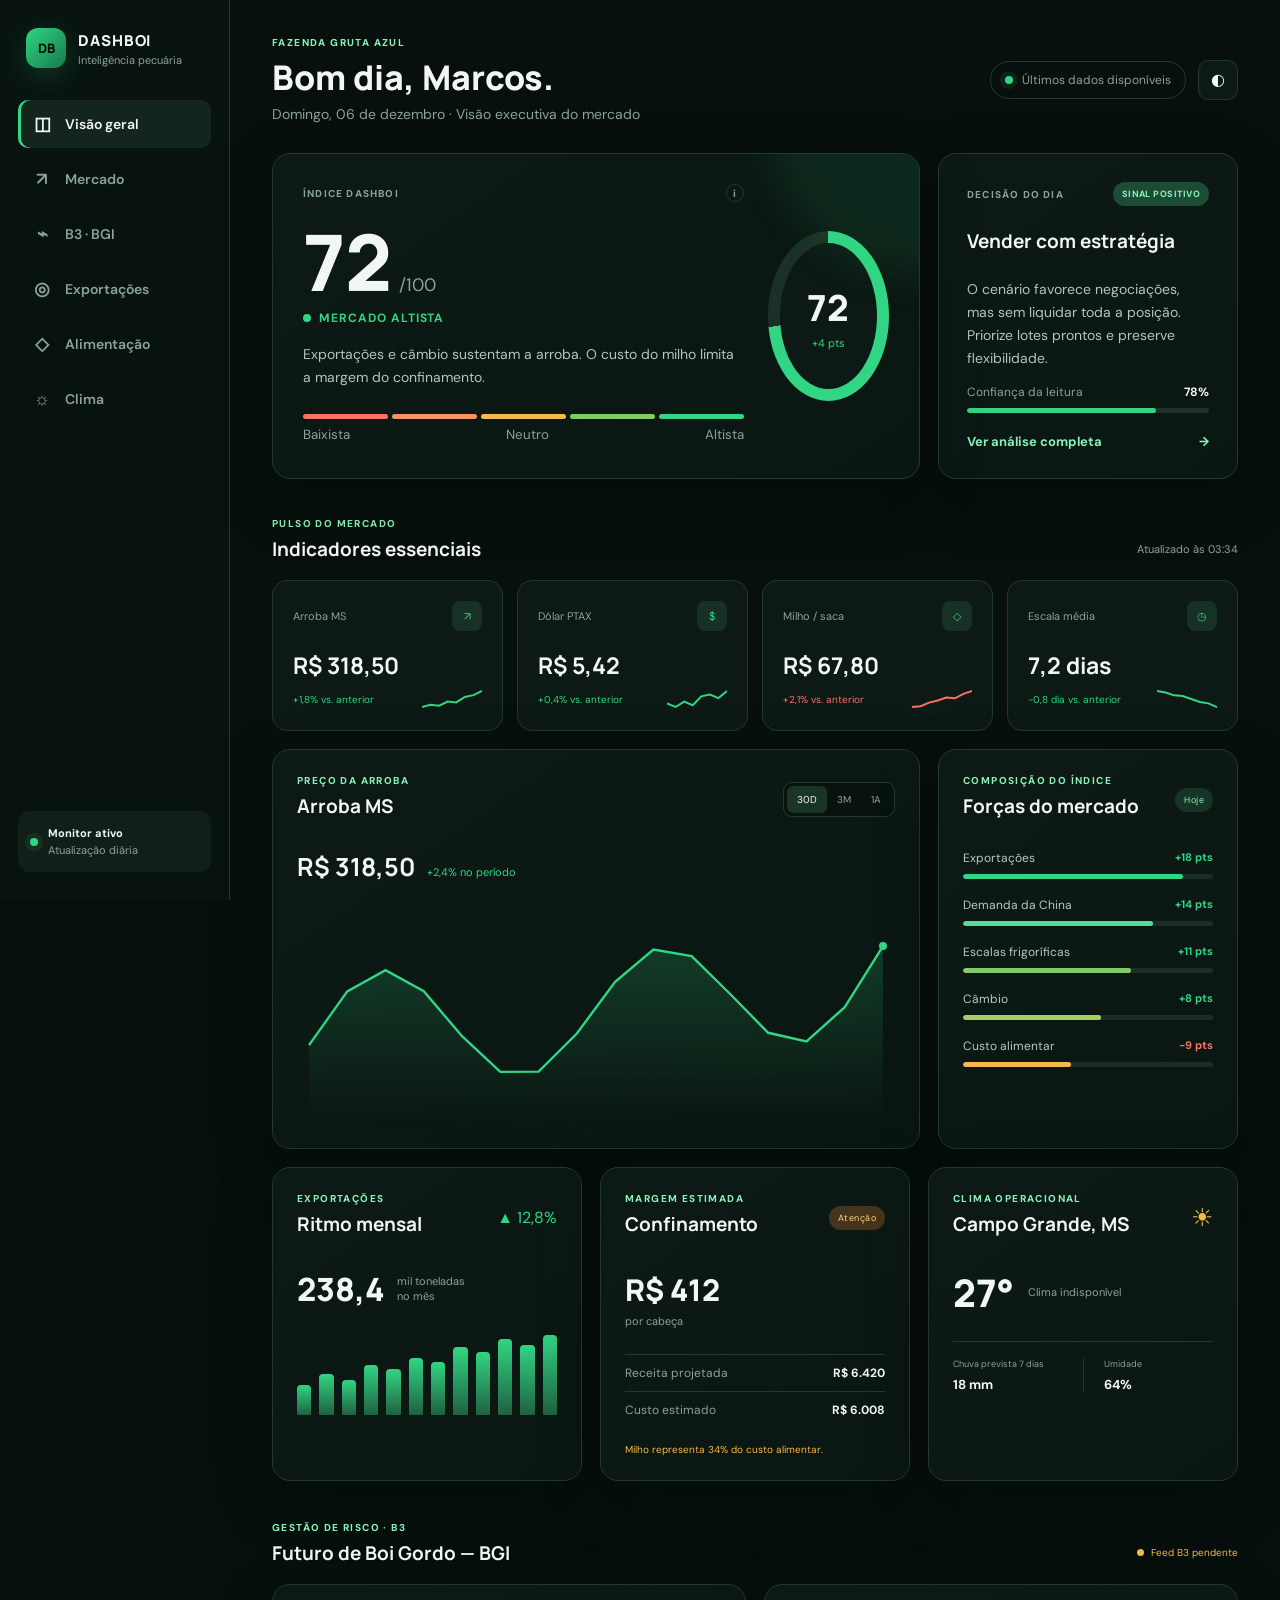
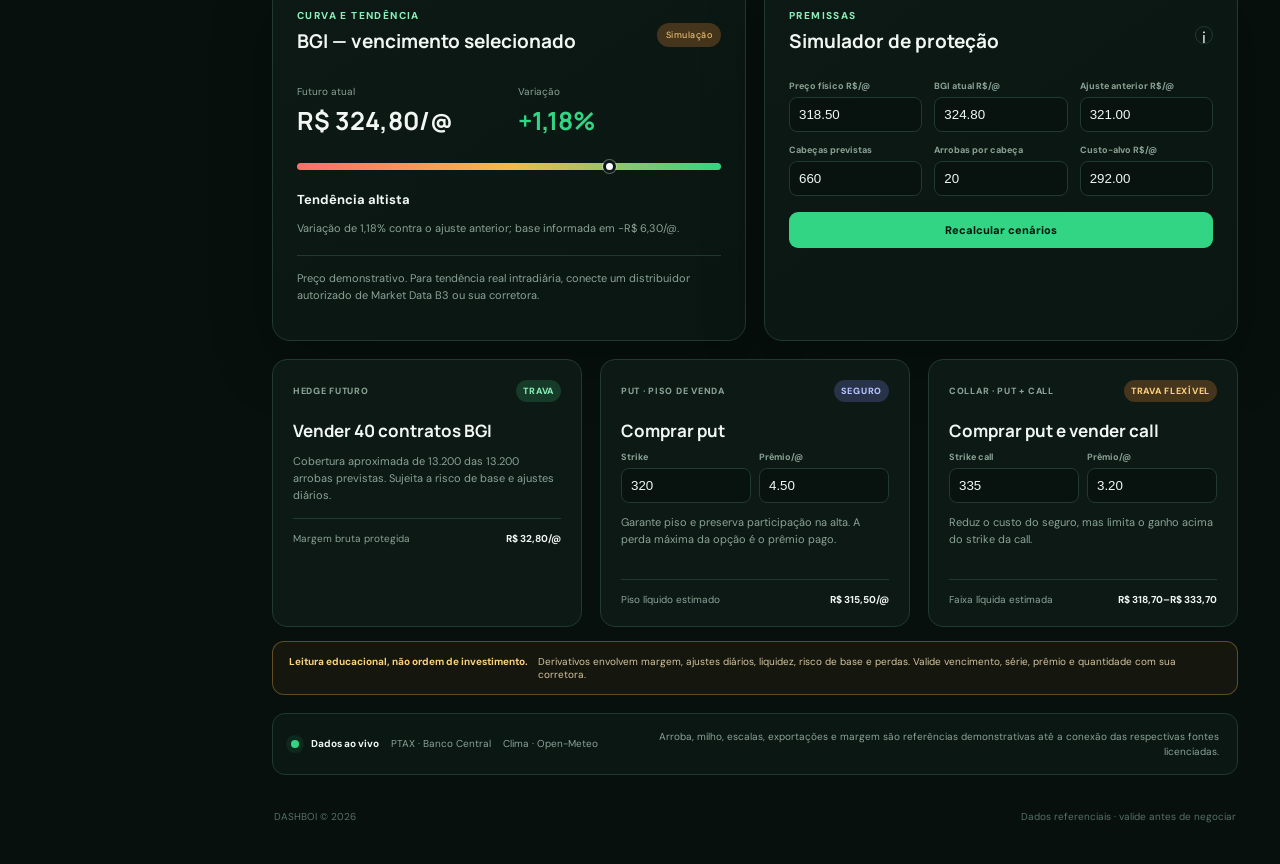
==== index.html @ 63544dfc "Add BGI hedge and options simulator" ====
<!doctype html>
<html lang="pt-BR">
<head>
  <meta charset="utf-8">
  <meta name="viewport" content="width=device-width, initial-scale=1">
  <meta name="theme-color" content="#07140f">
  <meta name="description" content="DASHBOI — inteligência de mercado para pecuária de corte.">
  <title>DASHBOI | Inteligência Pecuária</title>
  <link rel="manifest" href="/manifest.json">
  <link rel="preconnect" href="https://fonts.googleapis.com">
  <link rel="preconnect" href="https://fonts.gstatic.com" crossorigin>
  <link href="https://fonts.googleapis.com/css2?family=DM+Sans:wght@400;500;600;700&family=Manrope:wght@600;700;800&display=swap" rel="stylesheet">
  <link rel="stylesheet" href="/styles.css">
</head>
<body>
  <div class="app-shell">
    <aside class="sidebar" id="sidebar">
      <a class="brand" href="#inicio" aria-label="DASHBOI — início">
        <span class="brand-mark">DB</span>
        <span><strong>DASHBOI</strong><small>Inteligência pecuária</small></span>
      </a>
      <nav aria-label="Navegação principal">
        <a class="nav-link active" href="#inicio"><span>◫</span>Visão geral</a>
        <a class="nav-link" href="#mercado"><span>↗</span>Mercado</a>
        <a class="nav-link" href="#bgi"><span>⌁</span>B3 · BGI</a>
        <a class="nav-link" href="#exportacoes"><span>◎</span>Exportações</a>
        <a class="nav-link" href="#custos"><span>◇</span>Alimentação</a>
        <a class="nav-link" href="#clima"><span>☼</span>Clima</a>
      </nav>
      <div class="sidebar-foot">
        <span class="live-dot"></span>
        <div><strong>Monitor ativo</strong><small>Atualização diária</small></div>
      </div>
    </aside>

    <main class="main" id="inicio">
      <header class="topbar">
        <button class="menu-btn" id="menu-btn" aria-label="Abrir menu">☰</button>
        <div>
          <p class="eyebrow">FAZENDA GRUTA AZUL</p>
          <h1>Bom dia, Marcos.</h1>
          <p class="muted" id="today">Visão executiva do mercado</p>
        </div>
        <div class="top-actions">
          <span class="sync-pill"><span class="live-dot"></span><span id="sync-label">Dados sincronizados</span></span>
          <button class="install-btn" id="install-btn" hidden>Instalar app</button>
          <button class="icon-btn" id="theme-btn" aria-label="Alternar tema">◐</button>
        </div>
      </header>

      <section class="hero-grid">
        <article class="index-card">
          <div class="index-copy">
            <div class="section-label"><span>ÍNDICE DASHBOI</span><span class="info">i</span></div>
            <div class="index-value-row"><strong id="index-value">72</strong><span>/100</span></div>
            <div class="trend-label"><span class="trend-dot"></span><strong id="index-label">MERCADO ALTISTA</strong></div>
            <p id="index-summary">Exportações e câmbio sustentam a arroba. O custo do milho limita a margem do confinamento.</p>
            <div class="index-scale"><span></span><span></span><span></span><span></span><span></span></div>
            <div class="scale-labels"><small>Baixista</small><small>Neutro</small><small>Altista</small></div>
          </div>
          <div class="gauge" id="gauge"><div><strong>72</strong><small>+4 pts</small></div></div>
        </article>

        <article class="decision-card">
          <div class="section-label"><span>DECISÃO DO DIA</span><span class="signal">SINAL POSITIVO</span></div>
          <h2>Vender com estratégia</h2>
          <p>O cenário favorece negociações, mas sem liquidar toda a posição. Priorize lotes prontos e preserve flexibilidade.</p>
          <div class="confidence"><span>Confiança da leitura</span><strong>78%</strong></div>
          <div class="confidence-bar"><span style="width:78%"></span></div>
          <button class="text-btn" id="analysis-btn">Ver análise completa <span>→</span></button>
        </article>
      </section>

      <section class="kpi-section" id="mercado">
        <div class="section-head"><div><p class="eyebrow">PULSO DO MERCADO</p><h2>Indicadores essenciais</h2></div><span class="updated" id="updated-at">Atualizado agora</span></div>
        <div class="kpi-grid" id="kpi-grid"></div>
      </section>

      <section class="content-grid">
        <article class="panel chart-panel">
          <div class="panel-head"><div><p class="eyebrow">PREÇO DA ARROBA</p><h2>Arroba MS</h2></div><div class="range-tabs"><button class="active" data-range="30">30D</button><button data-range="90">3M</button><button data-range="365">1A</button></div></div>
          <div class="chart-summary"><strong>R$ 318,50</strong><span class="positive">+2,4% no período</span></div>
          <div class="chart-wrap"><canvas id="price-chart" aria-label="Histórico da arroba MS"></canvas></div>
        </article>

        <article class="panel drivers-panel">
          <div class="panel-head"><div><p class="eyebrow">COMPOSIÇÃO DO ÍNDICE</p><h2>Forças do mercado</h2></div><span class="badge">Hoje</span></div>
          <div id="drivers"></div>
        </article>
      </section>

      <section class="lower-grid">
        <article class="panel" id="exportacoes">
          <div class="panel-head"><div><p class="eyebrow">EXPORTAÇÕES</p><h2>Ritmo mensal</h2></div><span class="positive">▲ 12,8%</span></div>
          <div class="export-total"><strong>238,4</strong><span>mil toneladas<br>no mês</span></div>
          <div class="mini-bars" id="export-bars"></div>
        </article>
        <article class="panel" id="custos">
          <div class="panel-head"><div><p class="eyebrow">MARGEM ESTIMADA</p><h2>Confinamento</h2></div><span class="badge amber">Atenção</span></div>
          <div class="margin-value"><strong>R$ 412</strong><span>por cabeça</span></div>
          <div class="cost-row"><span>Receita projetada</span><strong>R$ 6.420</strong></div>
          <div class="cost-row"><span>Custo estimado</span><strong>R$ 6.008</strong></div>
          <p class="panel-note">Milho representa 34% do custo alimentar.</p>
        </article>
        <article class="panel weather" id="clima">
          <div class="panel-head"><div><p class="eyebrow">CLIMA OPERACIONAL</p><h2>Campo Grande, MS</h2></div><span class="weather-icon">☀</span></div>
          <div class="temp"><strong id="weather-temp">27°</strong><span id="weather-label">Carregando clima...</span></div>
          <div class="weather-stats"><span><small>Chuva prevista 7 dias</small><strong id="weather-rain">18 mm</strong></span><span><small>Umidade</small><strong id="weather-humidity">64%</strong></span></div>
        </article>
      </section>

      <section class="bgi-section" id="bgi">
        <div class="section-head"><div><p class="eyebrow">GESTÃO DE RISCO · B3</p><h2>Futuro de Boi Gordo — BGI</h2></div><span class="feed-status"><span class="feed-dot"></span>Feed B3 pendente</span></div>
        <div class="bgi-grid">
          <article class="panel bgi-market">
            <div class="panel-head"><div><p class="eyebrow">CURVA E TENDÊNCIA</p><h2 id="bgi-contract">BGI — vencimento selecionado</h2></div><span class="badge amber">Simulação</span></div>
            <div class="bgi-quote"><div><small>Futuro atual</small><strong id="bgi-current-label">R$ 324,80</strong></div><div><small>Variação</small><strong id="bgi-change" class="positive">+1,18%</strong></div></div>
            <div class="trend-meter"><span id="bgi-meter"></span></div>
            <div class="trend-copy"><strong id="bgi-trend">Tendência altista moderada</strong><p id="bgi-trend-text">O futuro está acima do ajuste anterior e do preço físico informado.</p></div>
            <p class="source-warning">Preço demonstrativo. Para tendência real intradiária, conecte um distribuidor autorizado de Market Data B3 ou sua corretora.</p>
          </article>
          <article class="panel hedge-form">
            <div class="panel-head"><div><p class="eyebrow">PREMISSAS</p><h2>Simulador de proteção</h2></div><span class="info">i</span></div>
            <div class="input-grid">
              <label>Preço físico R$/@<input id="spot-input" type="number" step="0.01" value="318.50"></label>
              <label>BGI atual R$/@<input id="future-input" type="number" step="0.01" value="324.80"></label>
              <label>Ajuste anterior R$/@<input id="previous-input" type="number" step="0.01" value="321.00"></label>
              <label>Cabeças previstas<input id="heads-input" type="number" step="1" value="660"></label>
              <label>Arrobas por cabeça<input id="arrobas-input" type="number" step="0.1" value="20"></label>
              <label>Custo-alvo R$/@<input id="cost-input" type="number" step="0.01" value="292.00"></label>
            </div>
            <button class="calc-btn" id="bgi-calc">Recalcular cenários</button>
          </article>
        </div>
        <div class="strategy-grid">
          <article class="strategy-card"><div class="strategy-top"><span>HEDGE FUTURO</span><span class="strategy-tag green">TRAVA</span></div><h3 id="hedge-title">Vender 40 contratos BGI</h3><p id="hedge-copy">Protege 13.200 arrobas ao preço futuro informado, sujeito ao risco de base e ajustes diários.</p><div class="strategy-result"><span>Margem bruta protegida</span><strong id="hedge-margin">R$ 32,80/@</strong></div></article>
          <article class="strategy-card"><div class="strategy-top"><span>PUT · PISO DE VENDA</span><span class="strategy-tag">SEGURO</span></div><h3>Comprar put</h3><div class="option-fields"><label>Strike<input id="put-strike" type="number" value="320" step="0.01"></label><label>Prêmio/@<input id="put-premium" type="number" value="4.50" step="0.01"></label></div><p>Garante piso e preserva participação na alta. A perda máxima da opção é o prêmio pago.</p><div class="strategy-result"><span>Piso líquido estimado</span><strong id="put-floor">R$ 315,50/@</strong></div></article>
          <article class="strategy-card"><div class="strategy-top"><span>COLLAR · PUT + CALL</span><span class="strategy-tag amber">TRAVA FLEXÍVEL</span></div><h3>Comprar put e vender call</h3><div class="option-fields"><label>Strike call<input id="call-strike" type="number" value="335" step="0.01"></label><label>Prêmio/@<input id="call-premium" type="number" value="3.20" step="0.01"></label></div><p>Reduz o custo do seguro, mas limita o ganho acima do strike da call.</p><div class="strategy-result"><span>Faixa líquida estimada</span><strong id="collar-range">R$ 318,70–338,20</strong></div></article>
        </div>
        <div class="risk-box"><strong>Leitura educacional, não ordem de investimento.</strong><span>Derivativos envolvem margem, ajustes diários, liquidez, risco de base e perdas. Valide vencimento, série, prêmio e quantidade com sua corretora.</span></div>
      </section>

      <section class="data-note" aria-label="Informações sobre os dados">
        <div><span class="live-dot"></span><strong>Dados ao vivo</strong><span>PTAX · Banco Central</span><span>Clima · Open-Meteo</span></div>
        <p>Arroba, milho, escalas, exportações e margem são referências demonstrativas até a conexão das respectivas fontes licenciadas.</p>
      </section>

      <footer><span>DASHBOI © 2026</span><span>Dados referenciais · valide antes de negociar</span></footer>
    </main>
  </div>

  <dialog id="analysis-dialog">
    <button class="dialog-close" id="dialog-close" aria-label="Fechar">×</button>
    <p class="eyebrow">ANÁLISE EXECUTIVA</p>
    <h2>Por que o mercado está altista?</h2>
    <p>O avanço das exportações, a demanda chinesa e o dólar acima de R$ 5 ampliam a sustentação da arroba. Escalas mais curtas reduzem a pressão compradora dos frigoríficos.</p>
    <p>O principal contraponto é o custo alimentar: milho e farelo de soja ainda comprimem a margem. A leitura favorece venda seletiva de animais terminados.</p>
  </dialog>
  <script src="/app.js"></script>
</body>
</html>
---- styles.css ----
:root{--bg:#07100d;--surface:#0c1914;--surface-2:#10221a;--line:#203a2e;--text:#f2f7f4;--muted:#8ba397;--green:#32d583;--green-2:#8af0b9;--amber:#f6b84b;--red:#f97066;--sidebar:230px;--shadow:0 20px 60px rgba(0,0,0,.25)}
*{box-sizing:border-box}html{scroll-behavior:smooth}body{margin:0;background:var(--bg);color:var(--text);font-family:"DM Sans",sans-serif}button,a{font:inherit}.app-shell{min-height:100vh}.sidebar{position:fixed;inset:0 auto 0 0;width:var(--sidebar);background:#08130f;border-right:1px solid var(--line);padding:28px 18px;display:flex;flex-direction:column;z-index:10}.brand{display:flex;gap:12px;align-items:center;text-decoration:none;color:var(--text);padding:0 8px 32px}.brand-mark{width:40px;height:40px;border-radius:12px;display:grid;place-items:center;background:linear-gradient(135deg,var(--green),#167a4c);color:#04120b;font:800 13px Manrope;box-shadow:0 8px 30px #32d58333}.brand strong,.brand small{display:block}.brand strong{font:800 15px Manrope;letter-spacing:.06em}.brand small{font-size:11px;color:var(--muted);margin-top:2px}.sidebar nav{display:grid;gap:7px}.nav-link{display:flex;align-items:center;gap:13px;padding:12px 14px;border-radius:10px;color:var(--muted);text-decoration:none;font-size:14px;font-weight:600}.nav-link span{font-size:18px;width:20px;text-align:center}.nav-link:hover,.nav-link.active{background:#14251d;color:var(--text)}.nav-link.active{box-shadow:inset 3px 0 var(--green)}.sidebar-foot{margin-top:auto;padding:15px 12px;border-radius:12px;background:#102018;display:flex;gap:10px;align-items:center}.sidebar-foot strong,.sidebar-foot small{display:block;font-size:11px}.sidebar-foot small{color:var(--muted);margin-top:3px}.live-dot{width:8px;height:8px;border-radius:50%;background:var(--green);box-shadow:0 0 0 5px #32d58318;display:inline-block}.main{margin-left:var(--sidebar);padding:36px 42px;max-width:1600px}.topbar{display:flex;align-items:center;justify-content:space-between;margin-bottom:30px}.topbar h1{font:800 clamp(24px,3vw,34px) Manrope;margin:5px 0}.eyebrow{margin:0;color:var(--green-2);font-size:10px;font-weight:800;letter-spacing:.14em}.muted{margin:0;color:var(--muted);font-size:14px}.top-actions{display:flex;align-items:center;gap:12px}.sync-pill{display:flex;align-items:center;gap:9px;padding:10px 14px;border:1px solid var(--line);border-radius:30px;color:var(--muted);font-size:12px}.icon-btn,.menu-btn{border:1px solid var(--line);background:var(--surface);color:var(--text);border-radius:10px;width:40px;height:40px;cursor:pointer}.menu-btn{display:none}.hero-grid{display:grid;grid-template-columns:minmax(0,1.55fr) minmax(300px,.7fr);gap:18px}.index-card,.decision-card,.panel{border:1px solid var(--line);background:linear-gradient(145deg,var(--surface),#0a1611);border-radius:18px;box-shadow:var(--shadow)}.index-card{padding:30px;display:flex;justify-content:space-between;gap:24px;min-height:310px;position:relative;overflow:hidden}.index-card:after{content:"";position:absolute;width:300px;height:300px;border-radius:50%;right:-150px;top:-180px;background:#32d58318;filter:blur(20px)}.section-label{display:flex;align-items:center;justify-content:space-between;color:var(--muted);font-size:10px;font-weight:800;letter-spacing:.12em}.info{display:inline-grid;place-items:center;border:1px solid var(--line);width:18px;height:18px;border-radius:50%;text-transform:none}.index-copy{max-width:510px;position:relative;z-index:1}.index-value-row{display:flex;align-items:baseline;gap:7px;margin-top:20px}.index-value-row strong{font:800 clamp(54px,7vw,78px) Manrope;line-height:1}.index-value-row span{color:var(--muted);font-size:18px}.trend-label{display:flex;align-items:center;gap:8px;margin:10px 0 17px;color:var(--green)}.trend-dot{width:8px;height:8px;border-radius:50%;background:var(--green)}.trend-label strong{font-size:12px;letter-spacing:.08em}.index-copy p,.decision-card p{color:#b3c5bc;line-height:1.65;font-size:14px}.index-scale{display:flex;gap:4px;margin-top:25px}.index-scale span{height:5px;flex:1;border-radius:5px}.index-scale span:nth-child(1){background:var(--red)}.index-scale span:nth-child(2){background:#f79062}.index-scale span:nth-child(3){background:var(--amber)}.index-scale span:nth-child(4){background:#82c96a}.index-scale span:nth-child(5){background:var(--green)}.scale-labels{display:flex;justify-content:space-between;color:var(--muted);margin-top:7px}.gauge{--score:72;align-self:center;width:170px;height:170px;border-radius:50%;display:grid;place-items:center;background:conic-gradient(var(--green) calc(var(--score)*1%),#1b3026 0);position:relative}.gauge:before{content:"";position:absolute;inset:12px;border-radius:50%;background:var(--surface)}.gauge div{position:relative;text-align:center}.gauge strong,.gauge small{display:block}.gauge strong{font:800 36px Manrope}.gauge small{color:var(--green);font-size:11px;margin-top:4px}.decision-card{padding:28px;display:flex;flex-direction:column}.signal,.badge{padding:6px 9px;border-radius:20px;background:#1d4c36;color:var(--green-2);font-size:9px;letter-spacing:.05em}.decision-card h2,.panel h2,.section-head h2{font:700 19px Manrope;margin:22px 0 10px}.confidence{display:flex;justify-content:space-between;color:var(--muted);font-size:12px;margin-top:auto}.confidence strong{color:var(--text)}.confidence-bar{height:5px;background:#1d3329;border-radius:5px;margin-top:8px;overflow:hidden}.confidence-bar span{display:block;height:100%;background:var(--green);border-radius:5px}.text-btn{border:0;background:transparent;color:var(--green-2);text-align:left;padding:20px 0 0;cursor:pointer;font-weight:700;font-size:13px}.text-btn span{float:right}.kpi-section{padding-top:38px}.section-head,.panel-head{display:flex;align-items:center;justify-content:space-between}.section-head h2{margin:6px 0 18px}.updated{color:var(--muted);font-size:11px}.kpi-grid{display:grid;grid-template-columns:repeat(4,1fr);gap:14px}.kpi{padding:20px;background:var(--surface);border:1px solid var(--line);border-radius:15px}.kpi-top{display:flex;align-items:center;justify-content:space-between;color:var(--muted);font-size:11px}.kpi-icon{width:30px;height:30px;border-radius:8px;background:#183126;display:grid;place-items:center;color:var(--green)}.kpi-value{font:700 23px Manrope;margin:18px 0 7px}.kpi-bottom{display:flex;align-items:center;justify-content:space-between;font-size:10px;color:var(--muted)}.positive{color:var(--green)!important}.negative{color:var(--red)!important}.neutral{color:var(--amber)!important}.sparkline{width:60px;height:22px}.content-grid{display:grid;grid-template-columns:minmax(0,1.65fr) minmax(300px,.7fr);gap:18px;margin-top:18px}.panel{padding:24px}.panel-head h2{margin:6px 0}.range-tabs{display:flex;padding:3px;background:#08130f;border:1px solid var(--line);border-radius:9px}.range-tabs button{border:0;background:transparent;color:var(--muted);font-size:10px;padding:7px 10px;border-radius:6px;cursor:pointer}.range-tabs button.active{background:#1b3428;color:var(--text)}.chart-summary{display:flex;align-items:baseline;gap:12px;margin-top:24px}.chart-summary strong{font:700 25px Manrope}.chart-summary span{font-size:11px}.chart-wrap{height:230px;margin-top:10px;position:relative}.drivers-panel #drivers{margin-top:25px;display:grid;gap:18px}.driver-head{display:flex;justify-content:space-between;font-size:12px}.driver-head span:first-child{color:#b8c9c0}.driver-head strong{font-size:11px}.driver-bar{height:5px;background:#1a2e25;border-radius:5px;margin-top:8px;overflow:hidden}.driver-bar span{display:block;height:100%;border-radius:5px}.lower-grid{display:grid;grid-template-columns:repeat(3,1fr);gap:18px;margin-top:18px}.badge{background:#173526}.badge.amber{background:#45351c;color:#ffd17d}.export-total{display:flex;align-items:center;gap:12px;margin:24px 0}.export-total strong{font:800 32px Manrope}.export-total span{font-size:11px;color:var(--muted);line-height:1.4}.mini-bars{height:80px;display:flex;gap:8px;align-items:flex-end}.mini-bars span{flex:1;background:linear-gradient(var(--green),#1f6141);border-radius:4px 4px 1px 1px}.margin-value{margin:26px 0}.margin-value strong,.margin-value span{display:block}.margin-value strong{font:800 30px Manrope}.margin-value span{font-size:11px;color:var(--muted);margin-top:4px}.cost-row{display:flex;justify-content:space-between;padding:10px 0;border-top:1px solid var(--line);font-size:12px;color:var(--muted)}.cost-row strong{color:var(--text)}.panel-note{font-size:10px;color:var(--amber);margin:15px 0 0}.weather-icon{font-size:25px;color:var(--amber)}.temp{display:flex;align-items:center;gap:14px;margin:23px 0}.temp strong{font:800 38px Manrope}.temp span{font-size:11px;color:var(--muted)}.weather-stats{display:grid;grid-template-columns:1fr 1fr;border-top:1px solid var(--line);padding-top:16px}.weather-stats span:last-child{border-left:1px solid var(--line);padding-left:20px}.weather-stats small,.weather-stats strong{display:block}.weather-stats small{color:var(--muted);font-size:9px}.weather-stats strong{margin-top:6px;font-size:13px}footer{display:flex;justify-content:space-between;color:#567064;font-size:10px;padding:35px 2px 5px}dialog{max-width:560px;border:1px solid var(--line);border-radius:18px;background:var(--surface-2);color:var(--text);padding:32px;box-shadow:var(--shadow)}dialog::backdrop{background:#020604cc;backdrop-filter:blur(5px)}dialog h2{font:700 24px Manrope}dialog p{color:#b3c5bc;line-height:1.7}.dialog-close{position:absolute;right:16px;top:13px;border:0;background:transparent;color:var(--muted);font-size:25px;cursor:pointer}
body.light{--bg:#eef4f0;--surface:#fff;--surface-2:#f8fcf9;--line:#d9e5de;--text:#102019;--muted:#667c70;--shadow:0 18px 50px rgba(19,66,42,.08)}body.light .sidebar{background:#f8fcf9}body.light .range-tabs{background:#eef4f0}
@media(max-width:1050px){.kpi-grid{grid-template-columns:repeat(2,1fr)}.hero-grid,.content-grid{grid-template-columns:1fr}.lower-grid{grid-template-columns:1fr 1fr}.decision-card{min-height:290px}}
@media(max-width:760px){.sidebar{transform:translateX(-100%);transition:.25s}.sidebar.open{transform:translateX(0);box-shadow:20px 0 60px #0008}.main{margin-left:0;padding:24px 16px}.menu-btn{display:block}.topbar{align-items:flex-start}.topbar>div:nth-child(2){flex:1;margin-left:12px}.top-actions .sync-pill{display:none}.hero-grid{display:block}.index-card{padding:23px;min-height:auto}.gauge{width:115px;height:115px;flex:0 0 auto}.gauge strong{font-size:27px}.decision-card{margin-top:14px}.kpi-grid{grid-template-columns:1fr 1fr}.lower-grid{grid-template-columns:1fr}.content-grid{display:block}.drivers-panel{margin-top:14px}.panel{padding:20px}footer{display:block;line-height:2}.index-copy p{font-size:12px}}
@media(max-width:470px){.kpi-grid{grid-template-columns:1fr}.index-card{display:block}.gauge{position:absolute;right:18px;top:55px;width:100px;height:100px}.index-copy{padding-right:92px}.index-copy p{padding-right:0}.index-value-row strong{font-size:53px}.topbar h1{font-size:22px}.chart-wrap{height:190px}}
.install-btn{border:1px solid #32d58366;background:#153c29;color:var(--green-2);border-radius:10px;padding:10px 14px;font-size:11px;font-weight:700;cursor:pointer}.data-note{display:flex;align-items:center;justify-content:space-between;gap:24px;margin-top:18px;padding:15px 18px;border:1px solid var(--line);border-radius:13px;background:#0a1712;color:var(--muted);font-size:10px}.data-note div{display:flex;align-items:center;gap:12px;white-space:nowrap}.data-note strong{color:var(--text)}.data-note p{margin:0;text-align:right;line-height:1.5}body.light .data-note{background:#f8fcf9}@media(max-width:760px){.install-btn{display:none}.data-note{display:block}.data-note div{flex-wrap:wrap;white-space:normal}.data-note p{text-align:left;margin-top:10px}}
.bgi-section{padding-top:40px}.feed-status{font-size:10px;color:var(--amber);display:flex;align-items:center;gap:7px}.feed-dot{width:7px;height:7px;border-radius:50%;background:var(--amber)}.bgi-grid{display:grid;grid-template-columns:1fr 1fr;gap:18px}.bgi-quote{display:grid;grid-template-columns:1fr 1fr;gap:18px;margin:25px 0}.bgi-quote small,.bgi-quote strong{display:block}.bgi-quote small{color:var(--muted);font-size:10px}.bgi-quote strong{font:700 25px Manrope;margin-top:5px}.trend-meter{height:7px;background:linear-gradient(90deg,var(--red),var(--amber),var(--green));border-radius:8px;position:relative}.trend-meter span{position:absolute;width:13px;height:13px;border:3px solid var(--surface);background:#fff;border-radius:50%;top:-3px;left:70%;box-shadow:0 0 0 1px #fff5}.trend-copy{margin-top:18px}.trend-copy strong{font-size:13px}.trend-copy p,.source-warning{color:var(--muted);font-size:11px;line-height:1.55}.source-warning{border-top:1px solid var(--line);padding-top:14px;margin-top:18px}.input-grid{display:grid;grid-template-columns:repeat(3,1fr);gap:12px;margin-top:20px}.input-grid label,.option-fields label{font-size:9px;color:var(--muted);font-weight:700}.input-grid input,.option-fields input{display:block;width:100%;margin-top:5px;border:1px solid var(--line);border-radius:8px;padding:9px;background:#08130f;color:var(--text);outline:none}.input-grid input:focus,.option-fields input:focus{border-color:var(--green)}body.light .input-grid input,body.light .option-fields input{background:#fff}.calc-btn{width:100%;margin-top:16px;border:0;border-radius:9px;padding:11px;background:var(--green);color:#04120b;font-weight:800;font-size:11px;cursor:pointer}.strategy-grid{display:grid;grid-template-columns:repeat(3,1fr);gap:18px;margin-top:18px}.strategy-card{border:1px solid var(--line);border-radius:15px;background:var(--surface);padding:20px}.strategy-top{display:flex;justify-content:space-between;align-items:center;color:var(--muted);font-size:9px;font-weight:800;letter-spacing:.08em}.strategy-tag{padding:5px 7px;background:#283249;border-radius:12px;color:#b6c6ff}.strategy-tag.green{background:#163b29;color:var(--green-2)}.strategy-tag.amber{background:#45351c;color:#ffd17d}.strategy-card h3{font:700 17px Manrope;margin:17px 0 9px}.strategy-card p{color:var(--muted);font-size:11px;line-height:1.55;min-height:52px}.strategy-result{border-top:1px solid var(--line);padding-top:13px;margin-top:13px;display:flex;justify-content:space-between;gap:12px;font-size:10px;color:var(--muted)}.strategy-result strong{color:var(--text);text-align:right}.option-fields{display:grid;grid-template-columns:1fr 1fr;gap:8px}.risk-box{margin-top:14px;border:1px solid #f6b84b55;background:#33281355;border-radius:12px;padding:13px 16px;display:flex;gap:10px;font-size:10px;color:#d5c39e}.risk-box strong{color:#ffd17d;white-space:nowrap}@media(max-width:900px){.bgi-grid,.strategy-grid{grid-template-columns:1fr}.input-grid{grid-template-columns:1fr 1fr}.risk-box{display:block}.risk-box span{display:block;margin-top:6px}}@media(max-width:470px){.input-grid{grid-template-columns:1fr}}
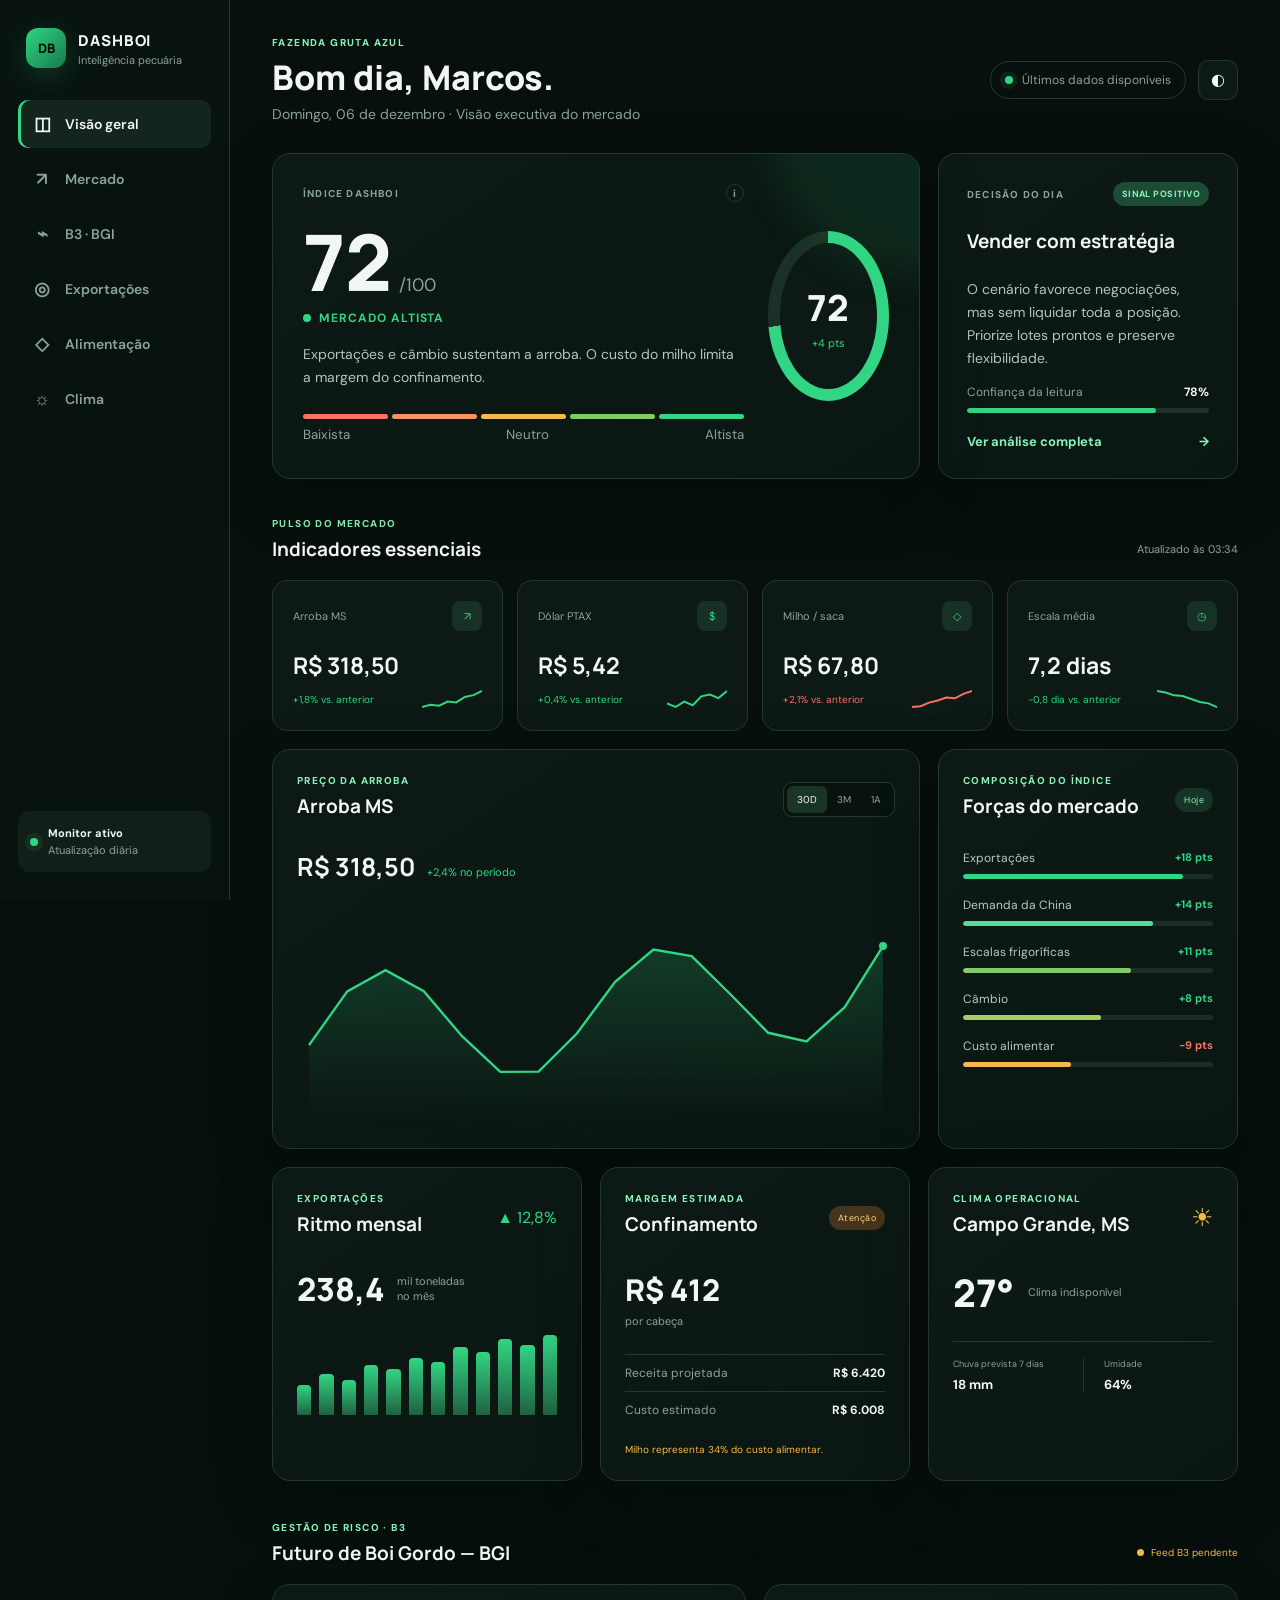
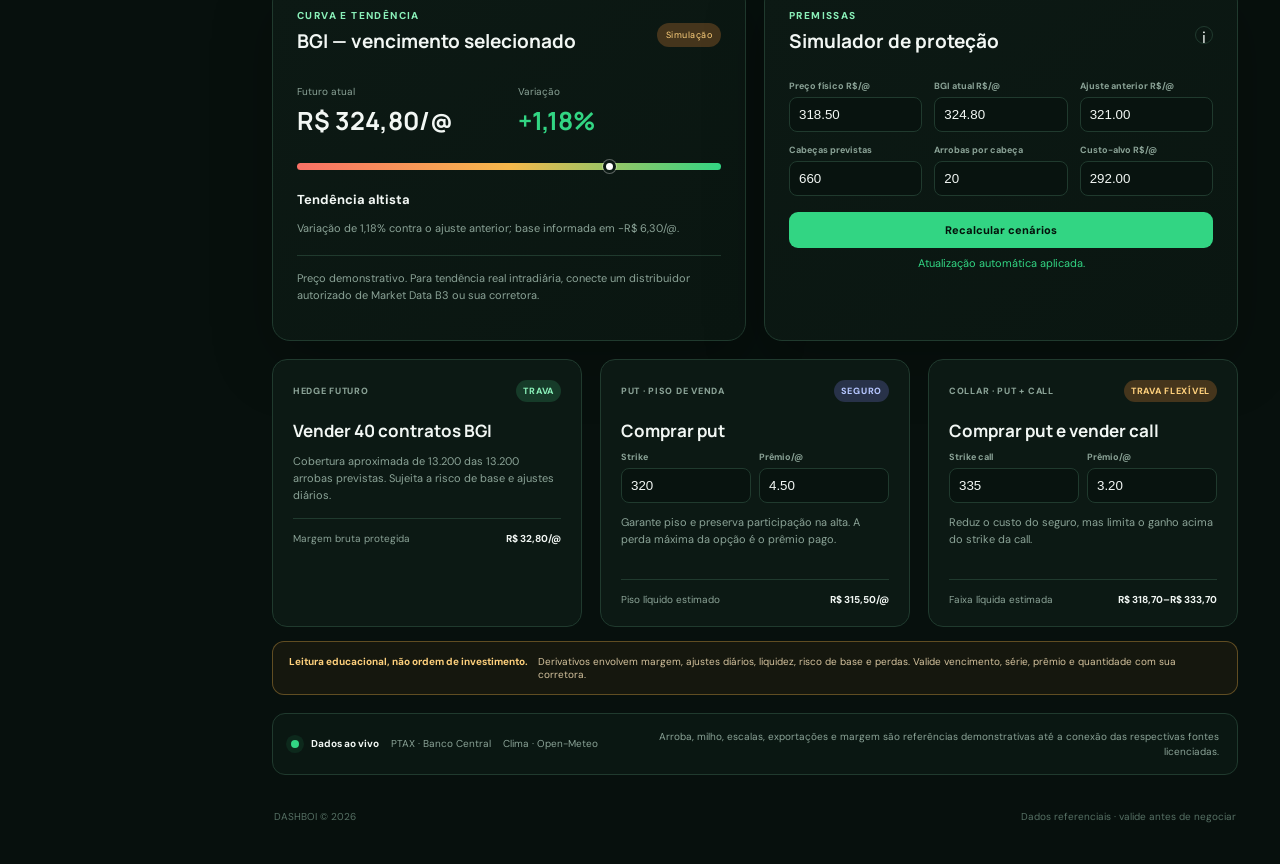
==== commit 2b9c1efe: "Make BGI simulator update live" ====
--- a/index.html
+++ b/index.html
@@ -129,7 +129,8 @@
               <label>Arrobas por cabeça<input id="arrobas-input" type="number" step="0.1" value="20"></label>
               <label>Custo-alvo R$/@<input id="cost-input" type="number" step="0.01" value="292.00"></label>
             </div>
-            <button class="calc-btn" id="bgi-calc">Recalcular cenários</button>
+            <button class="calc-btn" id="bgi-calc" type="button">Recalcular cenários</button>
+            <p class="calc-feedback" id="bgi-feedback" aria-live="polite">Cenários atualizados automaticamente.</p>
           </article>
         </div>
         <div class="strategy-grid">
@@ -156,6 +157,7 @@
     <p>O avanço das exportações, a demanda chinesa e o dólar acima de R$ 5 ampliam a sustentação da arroba. Escalas mais curtas reduzem a pressão compradora dos frigoríficos.</p>
     <p>O principal contraponto é o custo alimentar: milho e farelo de soja ainda comprimem a margem. A leitura favorece venda seletiva de animais terminados.</p>
   </dialog>
+  <style>.calc-feedback{margin:8px 0 0;text-align:center;color:var(--muted);font-size:11px;min-height:15px;opacity:.55;transition:color .2s,opacity .2s}.calc-feedback.visible{color:var(--green);opacity:1}</style>
   <script src="/app.js"></script>
 </body>
 </html>
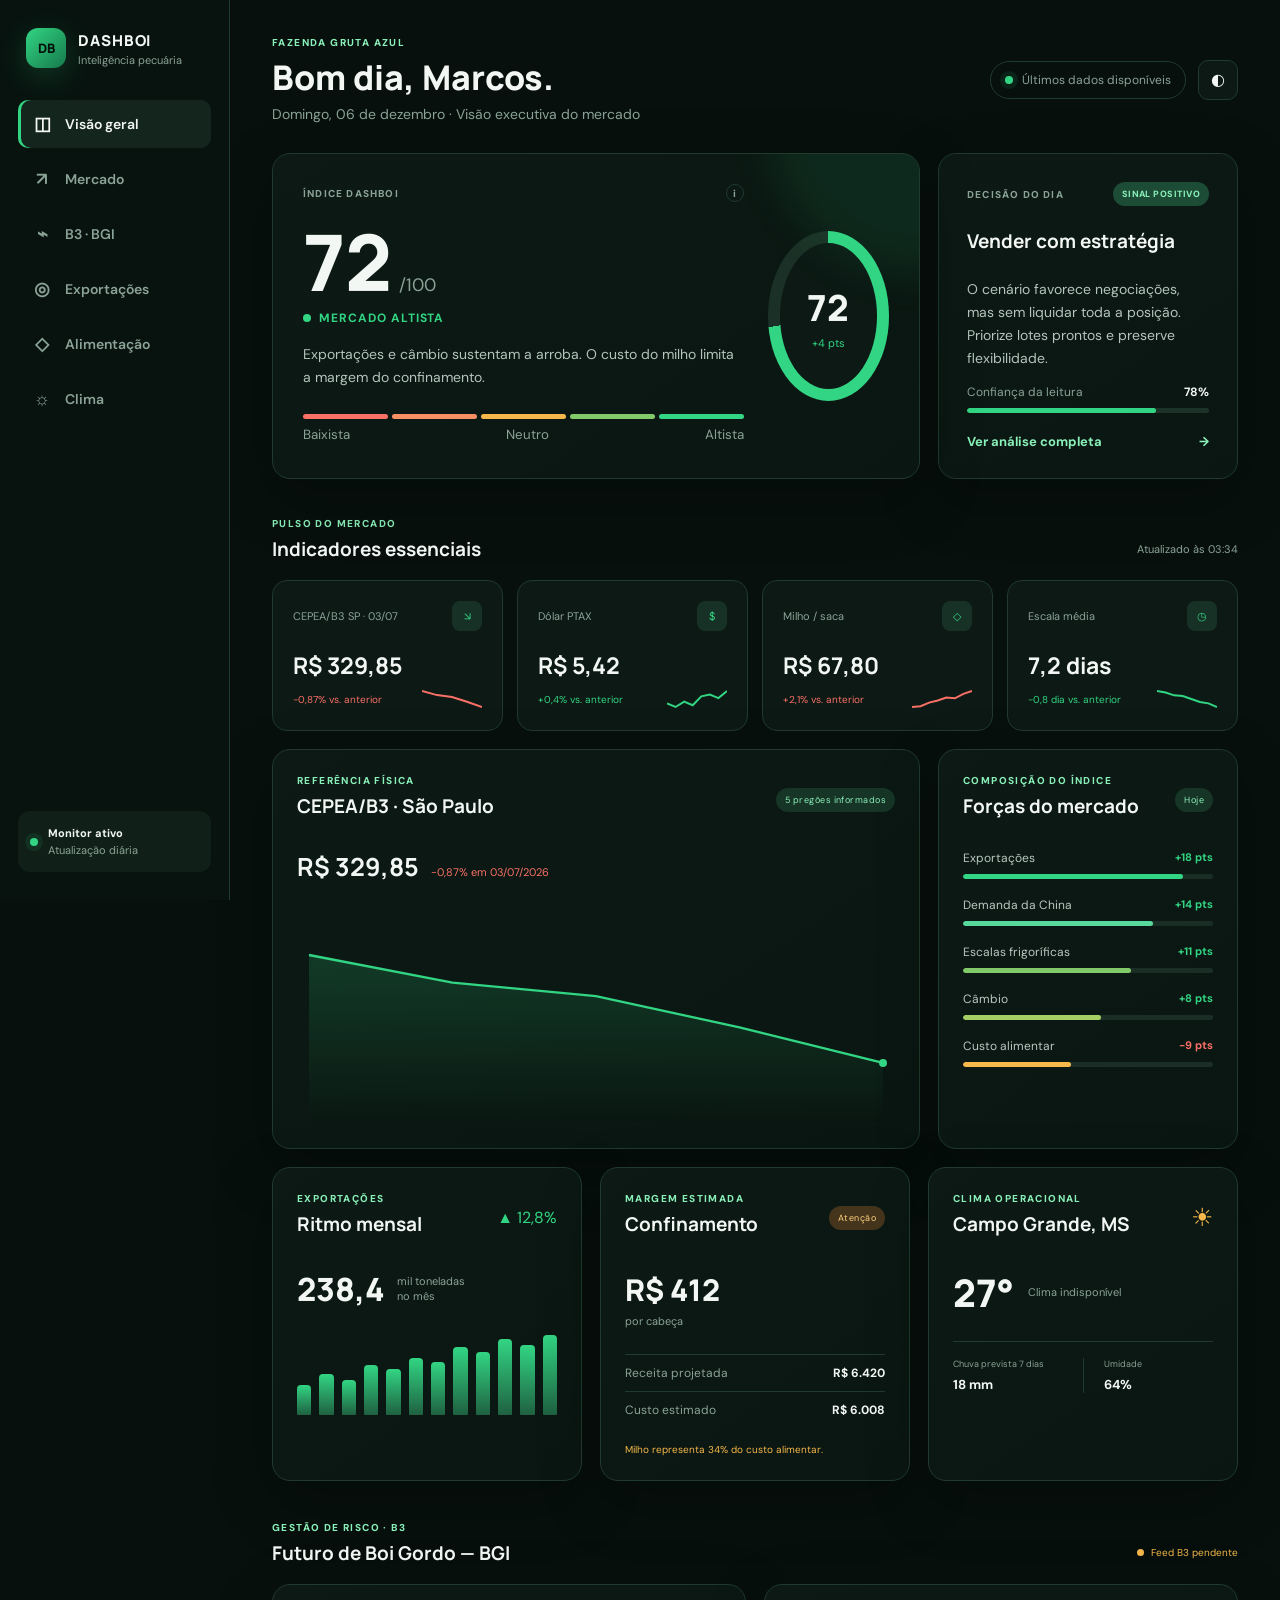
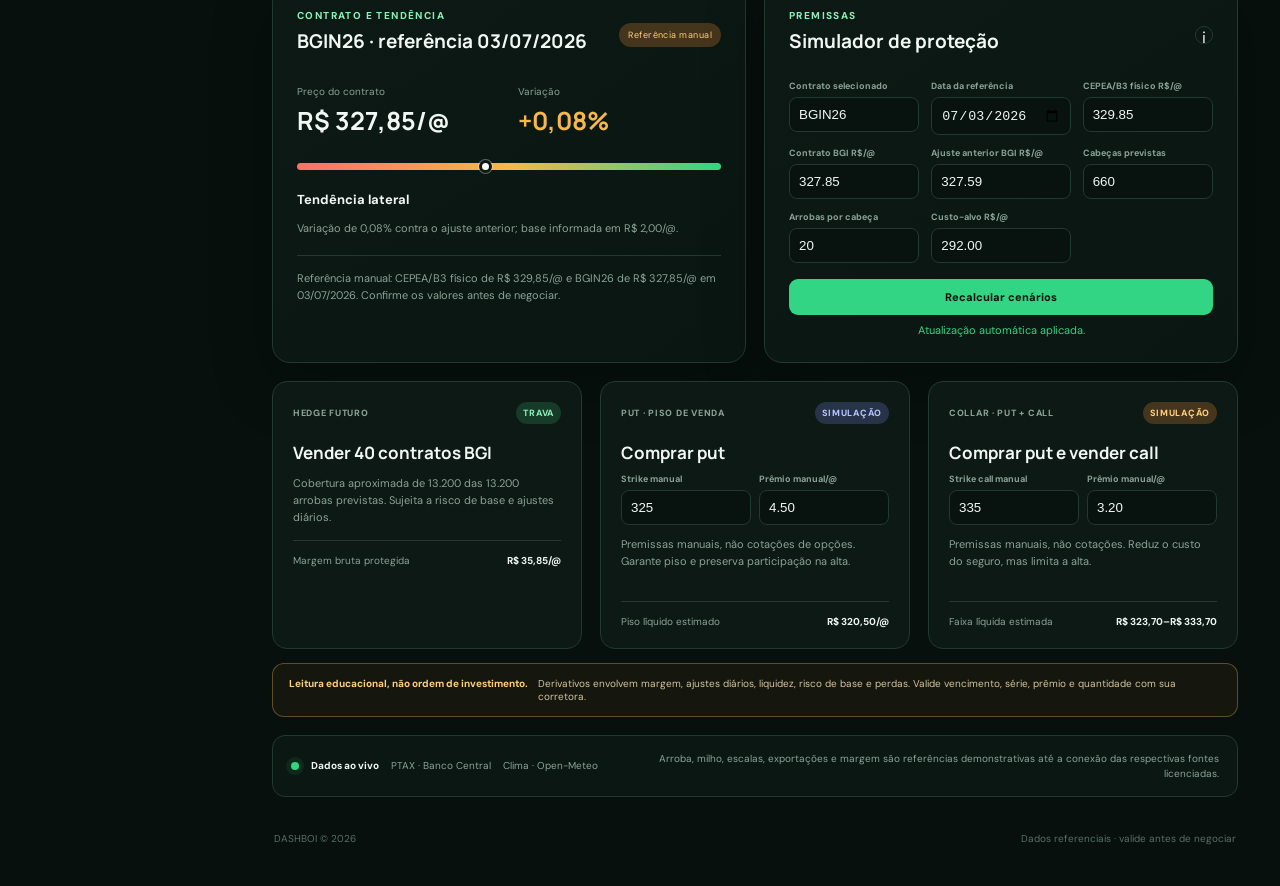
==== commit fba79c52: "Correct BGI market references and labels" ====
--- a/index.html
+++ b/index.html
@@ -78,8 +78,8 @@
 
       <section class="content-grid">
         <article class="panel chart-panel">
-          <div class="panel-head"><div><p class="eyebrow">PREÇO DA ARROBA</p><h2>Arroba MS</h2></div><div class="range-tabs"><button class="active" data-range="30">30D</button><button data-range="90">3M</button><button data-range="365">1A</button></div></div>
-          <div class="chart-summary"><strong>R$ 318,50</strong><span class="positive">+2,4% no período</span></div>
+          <div class="panel-head"><div><p class="eyebrow">REFERÊNCIA FÍSICA</p><h2>CEPEA/B3 · São Paulo</h2></div><span class="badge">5 pregões informados</span></div>
+          <div class="chart-summary"><strong>R$ 329,85</strong><span class="negative">-0,87% em 03/07/2026</span></div>
           <div class="chart-wrap"><canvas id="price-chart" aria-label="Histórico da arroba MS"></canvas></div>
         </article>
 
@@ -113,18 +113,20 @@
         <div class="section-head"><div><p class="eyebrow">GESTÃO DE RISCO · B3</p><h2>Futuro de Boi Gordo — BGI</h2></div><span class="feed-status"><span class="feed-dot"></span>Feed B3 pendente</span></div>
         <div class="bgi-grid">
           <article class="panel bgi-market">
-            <div class="panel-head"><div><p class="eyebrow">CURVA E TENDÊNCIA</p><h2 id="bgi-contract">BGI — vencimento selecionado</h2></div><span class="badge amber">Simulação</span></div>
-            <div class="bgi-quote"><div><small>Futuro atual</small><strong id="bgi-current-label">R$ 324,80</strong></div><div><small>Variação</small><strong id="bgi-change" class="positive">+1,18%</strong></div></div>
+            <div class="panel-head"><div><p class="eyebrow">CONTRATO E TENDÊNCIA</p><h2 id="bgi-contract">BGIN26 · referência 03/07/2026</h2></div><span class="badge amber">Referência manual</span></div>
+            <div class="bgi-quote"><div><small>Preço do contrato</small><strong id="bgi-current-label">R$ 327,85</strong></div><div><small>Variação</small><strong id="bgi-change" class="positive">+0,08%</strong></div></div>
             <div class="trend-meter"><span id="bgi-meter"></span></div>
             <div class="trend-copy"><strong id="bgi-trend">Tendência altista moderada</strong><p id="bgi-trend-text">O futuro está acima do ajuste anterior e do preço físico informado.</p></div>
-            <p class="source-warning">Preço demonstrativo. Para tendência real intradiária, conecte um distribuidor autorizado de Market Data B3 ou sua corretora.</p>
+            <p class="source-warning" id="market-reference">Referência manual: CEPEA/B3 físico de R$ 329,85/@ e BGIN26 de R$ 327,85/@ em 03/07/2026. Confirme os valores antes de negociar.</p>
           </article>
           <article class="panel hedge-form">
             <div class="panel-head"><div><p class="eyebrow">PREMISSAS</p><h2>Simulador de proteção</h2></div><span class="info">i</span></div>
             <div class="input-grid">
-              <label>Preço físico R$/@<input id="spot-input" type="number" step="0.01" value="318.50"></label>
-              <label>BGI atual R$/@<input id="future-input" type="number" step="0.01" value="324.80"></label>
-              <label>Ajuste anterior R$/@<input id="previous-input" type="number" step="0.01" value="321.00"></label>
+              <label>Contrato selecionado<input id="contract-input" type="text" value="BGIN26"></label>
+              <label>Data da referência<input id="reference-input" type="date" value="2026-07-03"></label>
+              <label>CEPEA/B3 físico R$/@<input id="spot-input" type="number" step="0.01" value="329.85"></label>
+              <label>Contrato BGI R$/@<input id="future-input" type="number" step="0.01" value="327.85"></label>
+              <label>Ajuste anterior BGI R$/@<input id="previous-input" type="number" step="0.01" value="327.59"></label>
               <label>Cabeças previstas<input id="heads-input" type="number" step="1" value="660"></label>
               <label>Arrobas por cabeça<input id="arrobas-input" type="number" step="0.1" value="20"></label>
               <label>Custo-alvo R$/@<input id="cost-input" type="number" step="0.01" value="292.00"></label>
@@ -135,8 +137,8 @@
         </div>
         <div class="strategy-grid">
           <article class="strategy-card"><div class="strategy-top"><span>HEDGE FUTURO</span><span class="strategy-tag green">TRAVA</span></div><h3 id="hedge-title">Vender 40 contratos BGI</h3><p id="hedge-copy">Protege 13.200 arrobas ao preço futuro informado, sujeito ao risco de base e ajustes diários.</p><div class="strategy-result"><span>Margem bruta protegida</span><strong id="hedge-margin">R$ 32,80/@</strong></div></article>
-          <article class="strategy-card"><div class="strategy-top"><span>PUT · PISO DE VENDA</span><span class="strategy-tag">SEGURO</span></div><h3>Comprar put</h3><div class="option-fields"><label>Strike<input id="put-strike" type="number" value="320" step="0.01"></label><label>Prêmio/@<input id="put-premium" type="number" value="4.50" step="0.01"></label></div><p>Garante piso e preserva participação na alta. A perda máxima da opção é o prêmio pago.</p><div class="strategy-result"><span>Piso líquido estimado</span><strong id="put-floor">R$ 315,50/@</strong></div></article>
-          <article class="strategy-card"><div class="strategy-top"><span>COLLAR · PUT + CALL</span><span class="strategy-tag amber">TRAVA FLEXÍVEL</span></div><h3>Comprar put e vender call</h3><div class="option-fields"><label>Strike call<input id="call-strike" type="number" value="335" step="0.01"></label><label>Prêmio/@<input id="call-premium" type="number" value="3.20" step="0.01"></label></div><p>Reduz o custo do seguro, mas limita o ganho acima do strike da call.</p><div class="strategy-result"><span>Faixa líquida estimada</span><strong id="collar-range">R$ 318,70–338,20</strong></div></article>
+          <article class="strategy-card"><div class="strategy-top"><span>PUT · PISO DE VENDA</span><span class="strategy-tag">SIMULAÇÃO</span></div><h3>Comprar put</h3><div class="option-fields"><label>Strike manual<input id="put-strike" type="number" value="325" step="0.01"></label><label>Prêmio manual/@<input id="put-premium" type="number" value="4.50" step="0.01"></label></div><p>Premissas manuais, não cotações de opções. Garante piso e preserva participação na alta.</p><div class="strategy-result"><span>Piso líquido estimado</span><strong id="put-floor">R$ 320,50/@</strong></div></article>
+          <article class="strategy-card"><div class="strategy-top"><span>COLLAR · PUT + CALL</span><span class="strategy-tag amber">SIMULAÇÃO</span></div><h3>Comprar put e vender call</h3><div class="option-fields"><label>Strike call manual<input id="call-strike" type="number" value="335" step="0.01"></label><label>Prêmio manual/@<input id="call-premium" type="number" value="3.20" step="0.01"></label></div><p>Premissas manuais, não cotações. Reduz o custo do seguro, mas limita a alta.</p><div class="strategy-result"><span>Faixa líquida estimada</span><strong id="collar-range">R$ 323,70–333,70</strong></div></article>
         </div>
         <div class="risk-box"><strong>Leitura educacional, não ordem de investimento.</strong><span>Derivativos envolvem margem, ajustes diários, liquidez, risco de base e perdas. Valide vencimento, série, prêmio e quantidade com sua corretora.</span></div>
       </section>
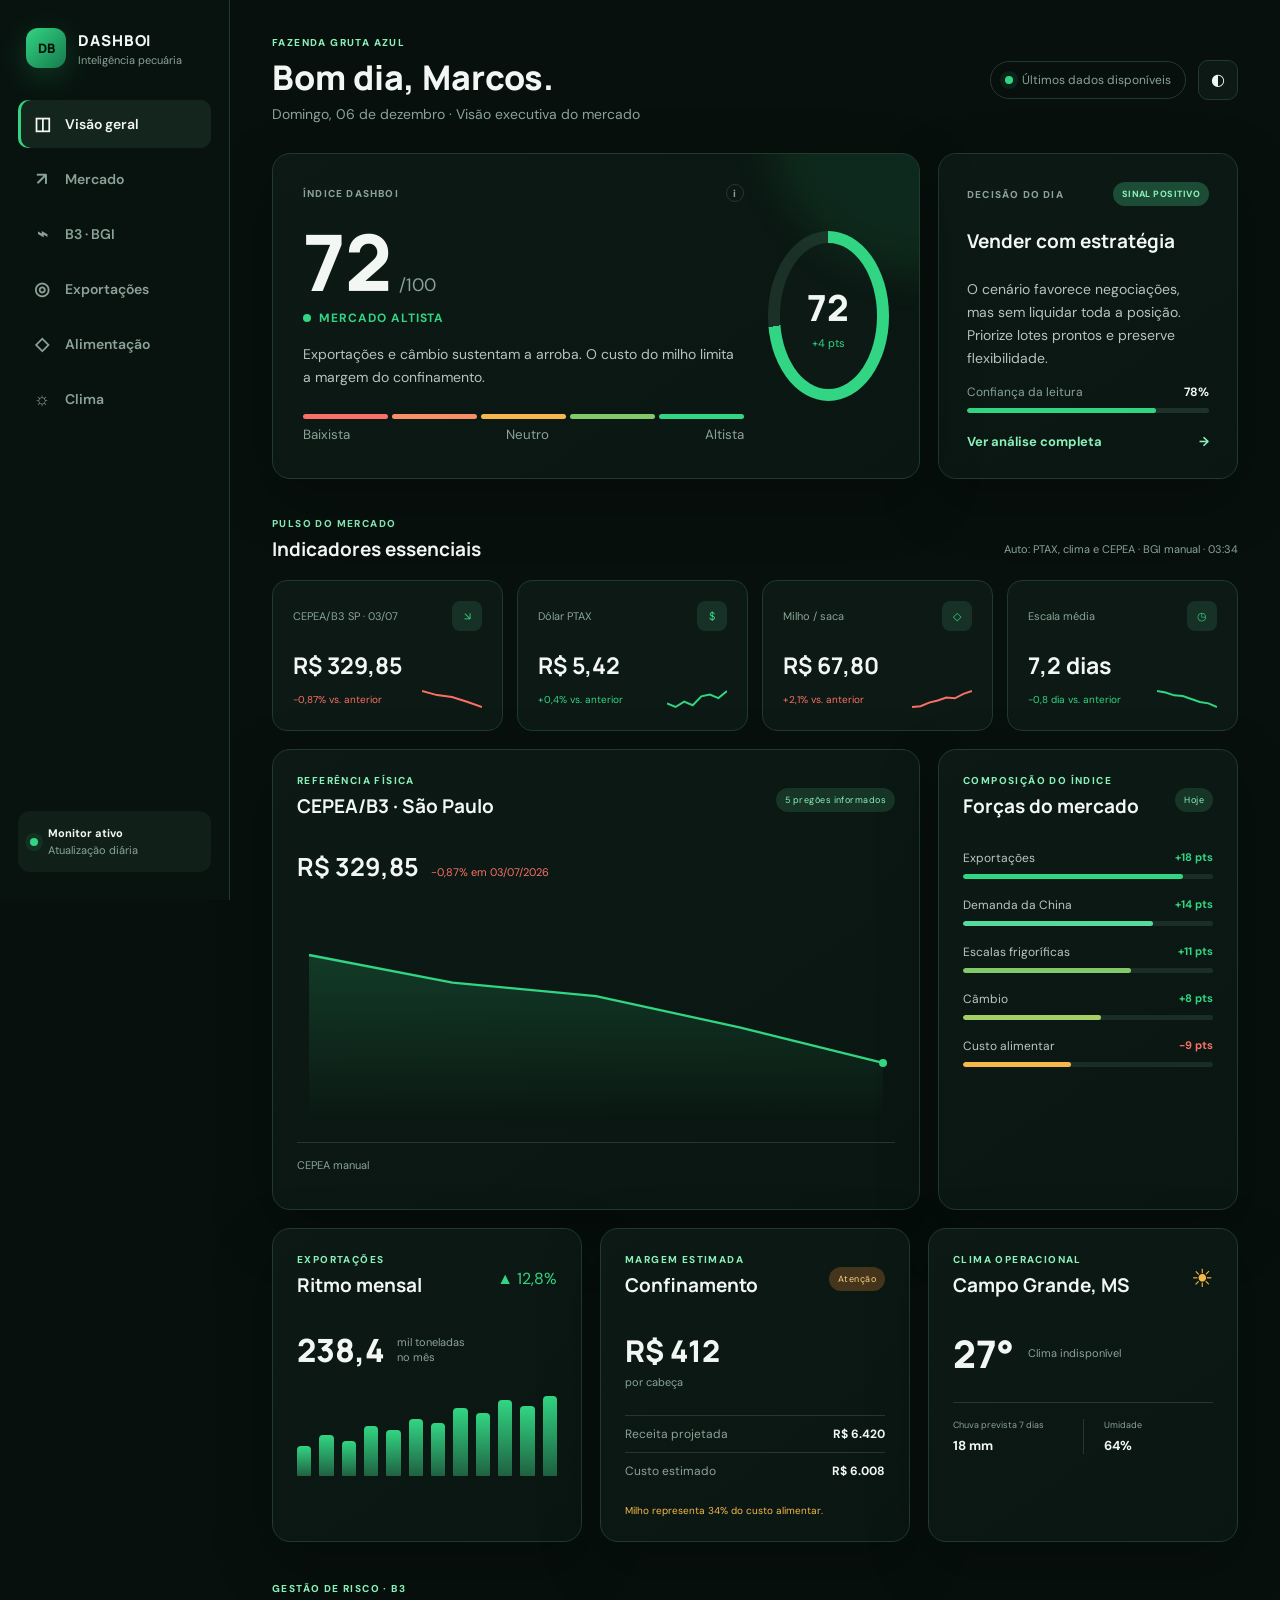
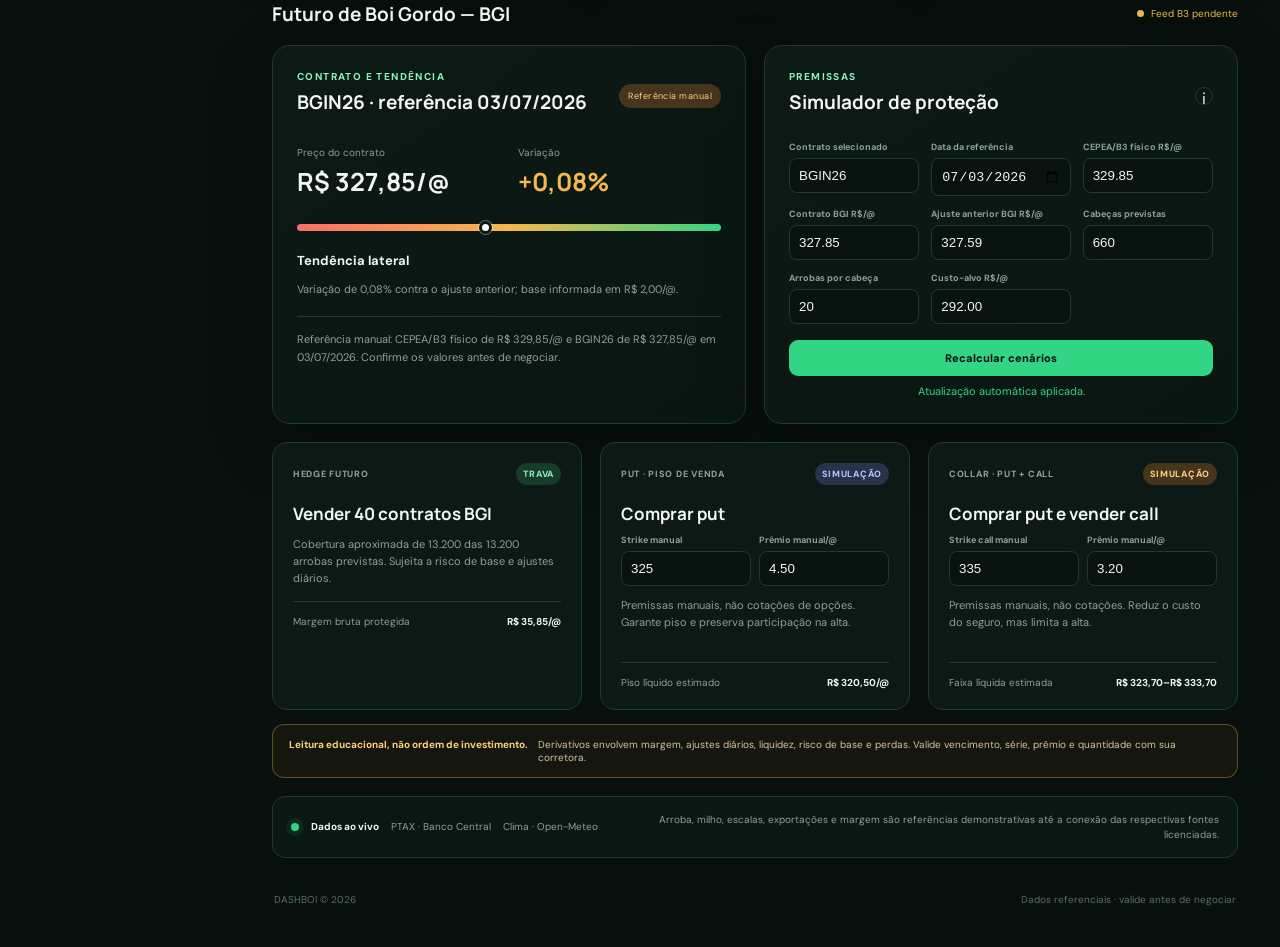
==== commit d8aedc78: "Add CEPEA live updater" ====
--- a/index.html
+++ b/index.html
@@ -78,9 +78,10 @@
 
       <section class="content-grid">
         <article class="panel chart-panel">
-          <div class="panel-head"><div><p class="eyebrow">REFERÊNCIA FÍSICA</p><h2>CEPEA/B3 · São Paulo</h2></div><span class="badge">5 pregões informados</span></div>
-          <div class="chart-summary"><strong>R$ 329,85</strong><span class="negative">-0,87% em 03/07/2026</span></div>
+          <div class="panel-head"><div><p class="eyebrow">REFERÊNCIA FÍSICA</p><h2>CEPEA/B3 · São Paulo</h2></div><span class="badge" id="chart-badge">5 pregões informados</span></div>
+          <div class="chart-summary"><strong id="chart-value">R$ 329,85</strong><span class="negative" id="chart-change">-0,87% em 03/07/2026</span></div>
           <div class="chart-wrap"><canvas id="price-chart" aria-label="Histórico da arroba MS"></canvas></div>
+          <p class="source-warning" id="cepea-status">CEPEA será atualizado automaticamente quando a fonte responder.</p>
         </article>
 
         <article class="panel drivers-panel">
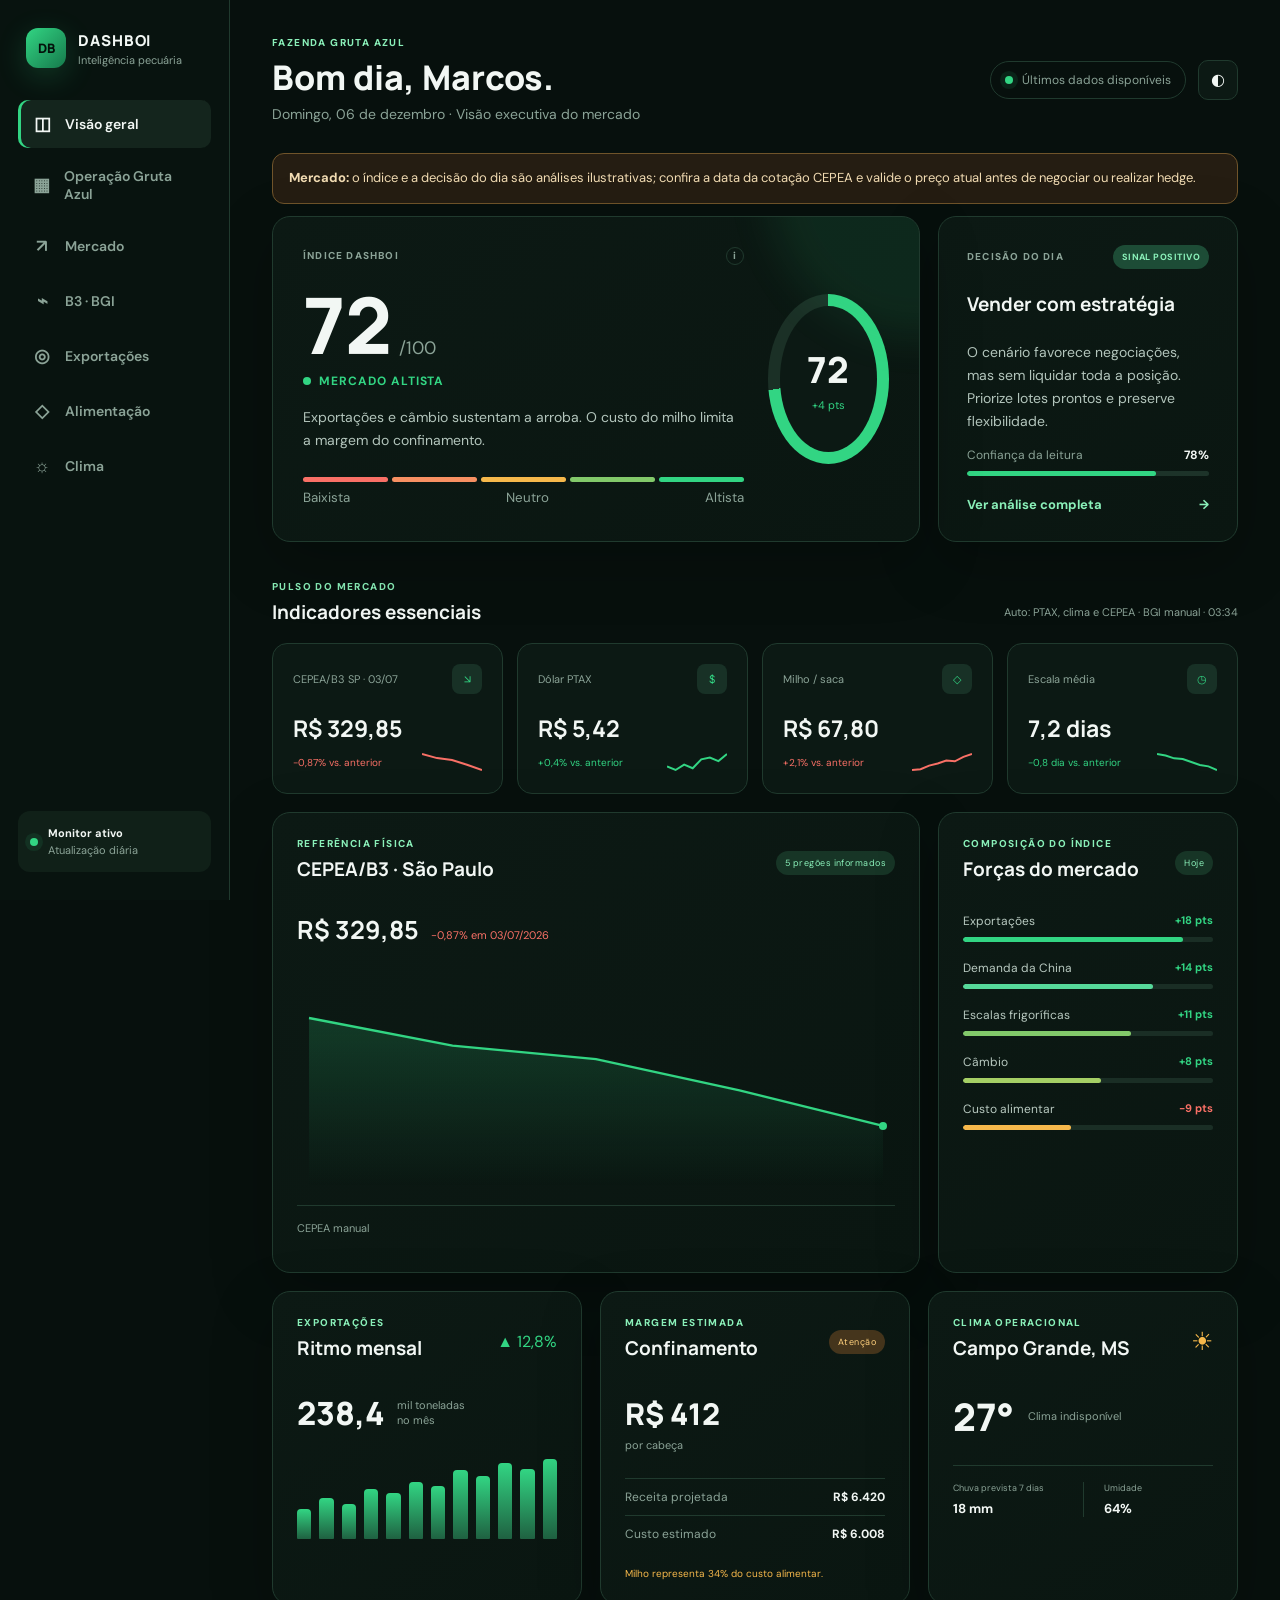
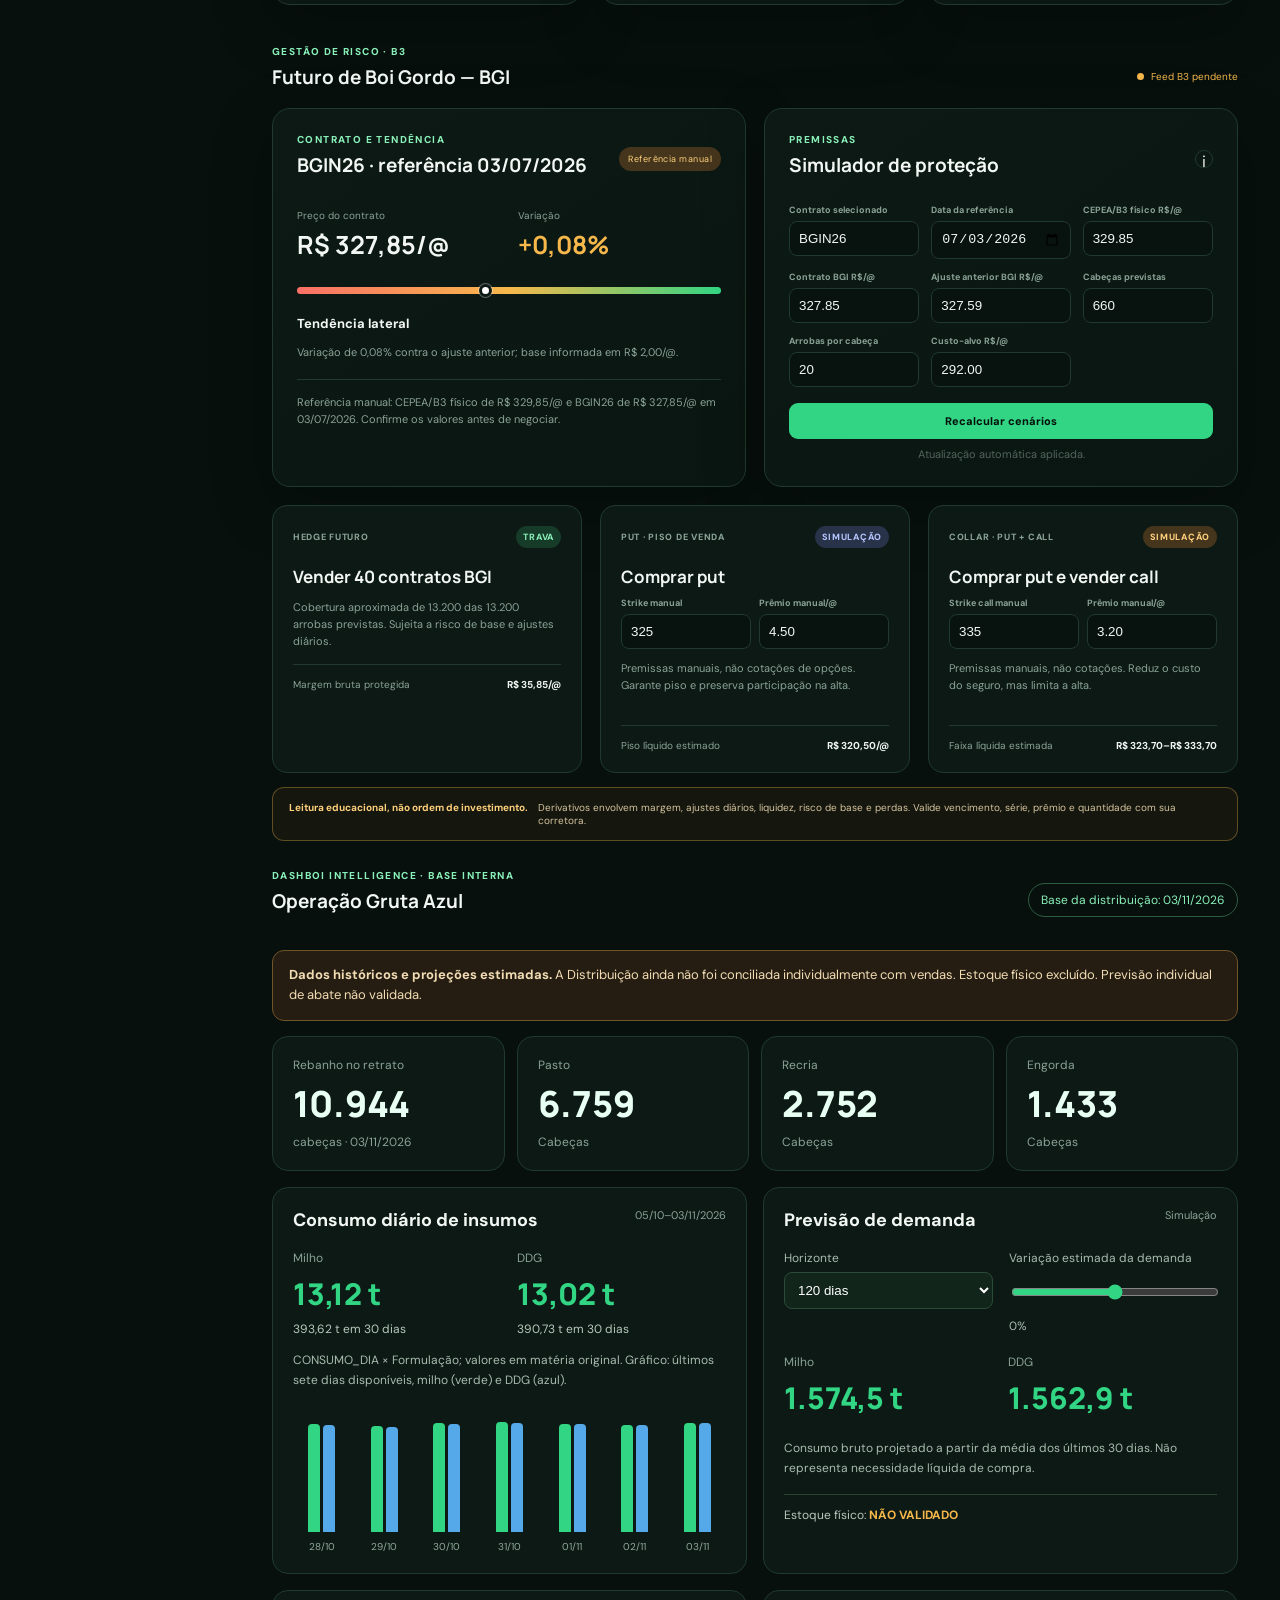
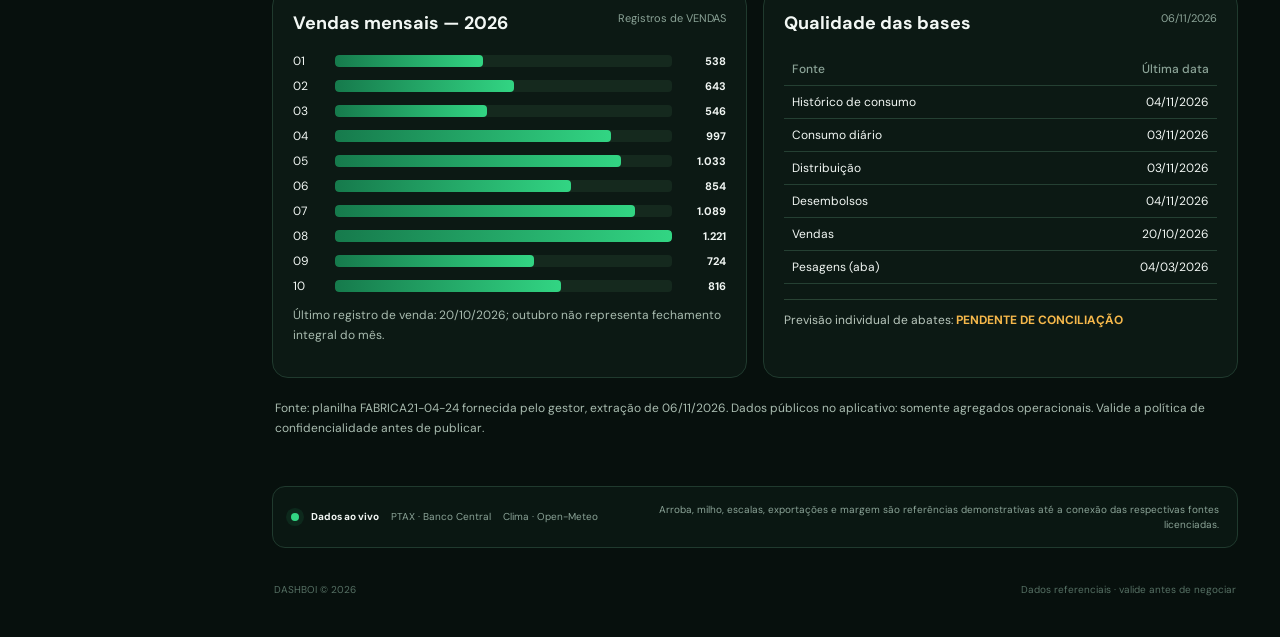
==== commit 4f485771: "Add files via upload" ====
--- a/index.html
+++ b/index.html
@@ -11,6 +11,7 @@
   <link rel="preconnect" href="https://fonts.gstatic.com" crossorigin>
   <link href="https://fonts.googleapis.com/css2?family=DM+Sans:wght@400;500;600;700&family=Manrope:wght@600;700;800&display=swap" rel="stylesheet">
   <link rel="stylesheet" href="/styles.css">
+  <link rel="stylesheet" href="/intelligence.css">
 </head>
 <body>
   <div class="app-shell">
@@ -21,6 +22,7 @@
       </a>
       <nav aria-label="Navegação principal">
         <a class="nav-link active" href="#inicio"><span>◫</span>Visão geral</a>
+        <a class="nav-link" href="#operacao"><span>▦</span>Operação Gruta Azul</a>
         <a class="nav-link" href="#mercado"><span>↗</span>Mercado</a>
         <a class="nav-link" href="#bgi"><span>⌁</span>B3 · BGI</a>
         <a class="nav-link" href="#exportacoes"><span>◎</span>Exportações</a>
@@ -48,6 +50,7 @@
         </div>
       </header>
 
+      <p class="ga-warning" style="margin:16px 0 12px"><strong>Mercado:</strong> o índice e a decisão do dia são análises ilustrativas; confira a data da cotação CEPEA e valide o preço atual antes de negociar ou realizar hedge.</p>
       <section class="hero-grid">
         <article class="index-card">
           <div class="index-copy">
@@ -144,6 +147,26 @@
         <div class="risk-box"><strong>Leitura educacional, não ordem de investimento.</strong><span>Derivativos envolvem margem, ajustes diários, liquidez, risco de base e perdas. Valide vencimento, série, prêmio e quantidade com sua corretora.</span></div>
       </section>
 
+      <section class="ga-section" id="operacao" aria-label="Operação Gruta Azul">
+        <div class="section-head"><div><p class="eyebrow">DASHBOI INTELLIGENCE · BASE INTERNA</p><h2>Operação Gruta Azul</h2></div><span class="ga-pill" id="ga-stamp">Base: 03/11/2026</span></div>
+        <div class="ga-warning" id="ga-alert"><strong>Dados históricos e projeções estimadas.</strong> A Distribuição ainda não foi conciliada individualmente com vendas. Estoque físico excluído. Previsão individual de abate não validada.</div>
+        <div class="ga-kpis">
+          <article><small>Rebanho no retrato</small><strong id="ga-herd">—</strong><span>cabeças · 03/11/2026</span></article>
+          <article><small>Pasto</small><strong id="ga-pasture">—</strong><span>Cabeças</span></article>
+          <article><small>Recria</small><strong id="ga-recria">—</strong><span>Cabeças</span></article>
+          <article><small>Engorda</small><strong id="ga-engorda">—</strong><span>Cabeças</span></article>
+        </div>
+        <div class="ga-two"><article class="ga-card"><div class="ga-card-head"><h3>Consumo diário de insumos</h3><span>05/10–03/11/2026</span></div>
+          <div class="ga-metrics"><div><small>Milho</small><strong id="ga-corn-day">—</strong><span id="ga-corn-month">—</span></div><div><small>DDG</small><strong id="ga-ddg-day">—</strong><span id="ga-ddg-month">—</span></div></div>
+          <p class="ga-foot">CONSUMO_DIA × Formulação; valores em matéria original. Gráfico: últimos sete dias disponíveis, milho (verde) e DDG (azul).</p><div id="ga-daily-chart" role="img" aria-label="Consumo diário de milho e DDG"></div></article>
+          <article class="ga-card"><div class="ga-card-head"><h3>Previsão de demanda</h3><span>Simulação</span></div>
+          <div class="ga-controls"><label>Horizonte<select id="ga-horizon"><option value="30">30 dias</option><option value="60">60 dias</option><option value="90">90 dias</option><option value="120" selected>120 dias</option></select></label><label>Variação estimada da demanda<input type="range" id="ga-change" min="-30" max="30" step="5" value="0"><span id="ga-change-label">0%</span></label></div>
+          <div class="ga-metrics"><div><small>Milho</small><strong id="ga-corn">—</strong></div><div><small>DDG</small><strong id="ga-ddg">—</strong></div></div><p class="ga-foot">Consumo bruto projetado a partir da média dos últimos 30 dias. Não representa necessidade líquida de compra.</p><div class="ga-status">Estoque físico: <strong>NÃO VALIDADO</strong></div></article></div>
+        <div class="ga-two"><article class="ga-card"><div class="ga-card-head"><h3>Vendas mensais — 2026</h3><span>Registros de VENDAS</span></div><div id="ga-sales-chart" role="img" aria-label="Vendas mensais em cabeças"></div><p class="ga-foot">Último registro de venda: 20/10/2026; outubro não representa fechamento integral do mês.</p></article>
+          <article class="ga-card"><div class="ga-card-head"><h3>Qualidade das bases</h3><span>06/11/2026</span></div><table class="ga-table"><thead><tr><th>Fonte</th><th>Última data</th></tr></thead><tbody><tr><td>Histórico de consumo</td><td>04/11/2026</td></tr><tr><td>Consumo diário</td><td>03/11/2026</td></tr><tr><td>Distribuição</td><td>03/11/2026</td></tr><tr><td>Desembolsos</td><td>04/11/2026</td></tr><tr><td>Vendas</td><td>20/10/2026</td></tr><tr><td>Pesagens (aba)</td><td>04/03/2026</td></tr></tbody></table><div class="ga-status">Previsão individual de abates: <strong>PENDENTE DE CONCILIAÇÃO</strong></div></article></div>
+        <p class="ga-origin">Fonte: planilha FABRICA21-04-24 fornecida pelo gestor, extração de 06/11/2026. Dados públicos no aplicativo: somente agregados operacionais. Valide a política de confidencialidade antes de publicar.</p>
+      </section>
+
       <section class="data-note" aria-label="Informações sobre os dados">
         <div><span class="live-dot"></span><strong>Dados ao vivo</strong><span>PTAX · Banco Central</span><span>Clima · Open-Meteo</span></div>
         <p>Arroba, milho, escalas, exportações e margem são referências demonstrativas até a conexão das respectivas fontes licenciadas.</p>
@@ -162,5 +185,6 @@
   </dialog>
   <style>.calc-feedback{margin:8px 0 0;text-align:center;color:var(--muted);font-size:11px;min-height:15px;opacity:.55;transition:color .2s,opacity .2s}.calc-feedback.visible{color:var(--green);opacity:1}</style>
   <script src="/app.js"></script>
+  <script src="/intelligence.js"></script>
 </body>
 </html>
--- a/intelligence.css
+++ b/intelligence.css
@@ -0,0 +1 @@
+.ga-section{margin:28px 0 42px;scroll-margin-top:22px}.ga-section .section-head{margin-bottom:18px}.ga-pill{border:1px solid #2d5d44;border-radius:24px;padding:8px 12px;color:#8af0b9;font-size:12px}.ga-warning{border:1px solid #70542a;background:#251d12;border-radius:12px;padding:14px 16px;color:#f2dcb3;font-size:13px;line-height:1.6;margin-bottom:15px}.ga-kpis{display:grid;grid-template-columns:repeat(4,minmax(0,1fr));gap:12px;margin-bottom:16px}.ga-kpis article,.ga-card{background:var(--surface,#0c1914);border:1px solid var(--line,#203a2e);border-radius:16px;padding:20px}.ga-kpis small,.ga-kpis strong,.ga-kpis span,.ga-metrics small,.ga-metrics strong,.ga-metrics span{display:block}.ga-kpis small,.ga-metrics small{color:var(--muted,#8ba397);font-size:12px}.ga-kpis strong{font:800 clamp(24px,3vw,36px) Manrope,sans-serif;margin:6px 0;color:#e8fff3}.ga-kpis span{color:var(--muted,#8ba397);font-size:12px}.ga-two{display:grid;grid-template-columns:1fr 1fr;gap:16px;margin-bottom:16px}.ga-card-head{display:flex;justify-content:space-between;align-items:flex-start;gap:12px;margin-bottom:18px}.ga-card-head h3{font-size:18px;margin:0}.ga-card-head span{color:var(--muted,#8ba397);font-size:11px;white-space:nowrap}.ga-metrics{display:flex;justify-content:space-between;gap:14px;margin-bottom:14px}.ga-metrics>div{flex:1}.ga-metrics strong{font:800 clamp(22px,2.5vw,30px) Manrope,sans-serif;margin:7px 0;color:#32d583}.ga-metrics span{font-size:12px;color:#b6c9bc}.ga-foot,.ga-origin{font-size:12px;color:#a9bcb0;line-height:1.65}.ga-origin{padding:5px 3px}.ga-controls{display:flex;flex-wrap:wrap;gap:16px;margin-bottom:20px}.ga-controls label{display:flex;flex-direction:column;gap:6px;flex:1;min-width:145px;color:#a9bcb0;font-size:12px}.ga-controls select,.ga-controls input{accent-color:#32d583;background:#12251b;color:white;border:1px solid #2b4b39;border-radius:8px;padding:9px;width:100%}.ga-status{margin-top:15px;border-top:1px solid #294334;padding-top:12px;color:#b9c7bd;font-size:12px}.ga-status strong{color:#f6b84b}.ga-bars{height:150px;display:flex;justify-content:space-between;align-items:flex-end;gap:5px}.ga-day{display:flex;flex-direction:column;align-items:center;justify-content:flex-end;flex:1;min-width:0}.ga-day small{font-size:10px;color:#91ab9a;margin-top:8px}.ga-columns{display:flex;align-items:flex-end;gap:3px;height:118px}.ga-columns b{width:12px;background:#32d583;border-radius:4px 4px 0 0}.ga-columns b:nth-child(2){background:#56a9e8}.ga-sale{display:grid;grid-template-columns:33px 1fr 45px;gap:9px;align-items:center;font-size:12px;margin:9px 0}.ga-sale>div{height:12px;background:#15291e;border-radius:4px;overflow:hidden}.ga-sale b{display:block;height:100%;background:linear-gradient(90deg,#167a4c,#32d583);border-radius:4px}.ga-sale strong{text-align:right;font-size:11px}.ga-table{width:100%;border-collapse:collapse;font-size:12px}.ga-table th{text-align:left;color:#8ba397;font-weight:500}.ga-table td,.ga-table th{border-bottom:1px solid #254033;padding:8px}.ga-table td:last-child,.ga-table th:last-child{text-align:right}@media(max-width:950px){.ga-kpis{grid-template-columns:repeat(2,1fr)}.ga-two{grid-template-columns:1fr}}@media(max-width:470px){.ga-kpis article,.ga-card{padding:14px}.ga-metrics strong{font-size:21px}.ga-card-head{flex-wrap:wrap}}
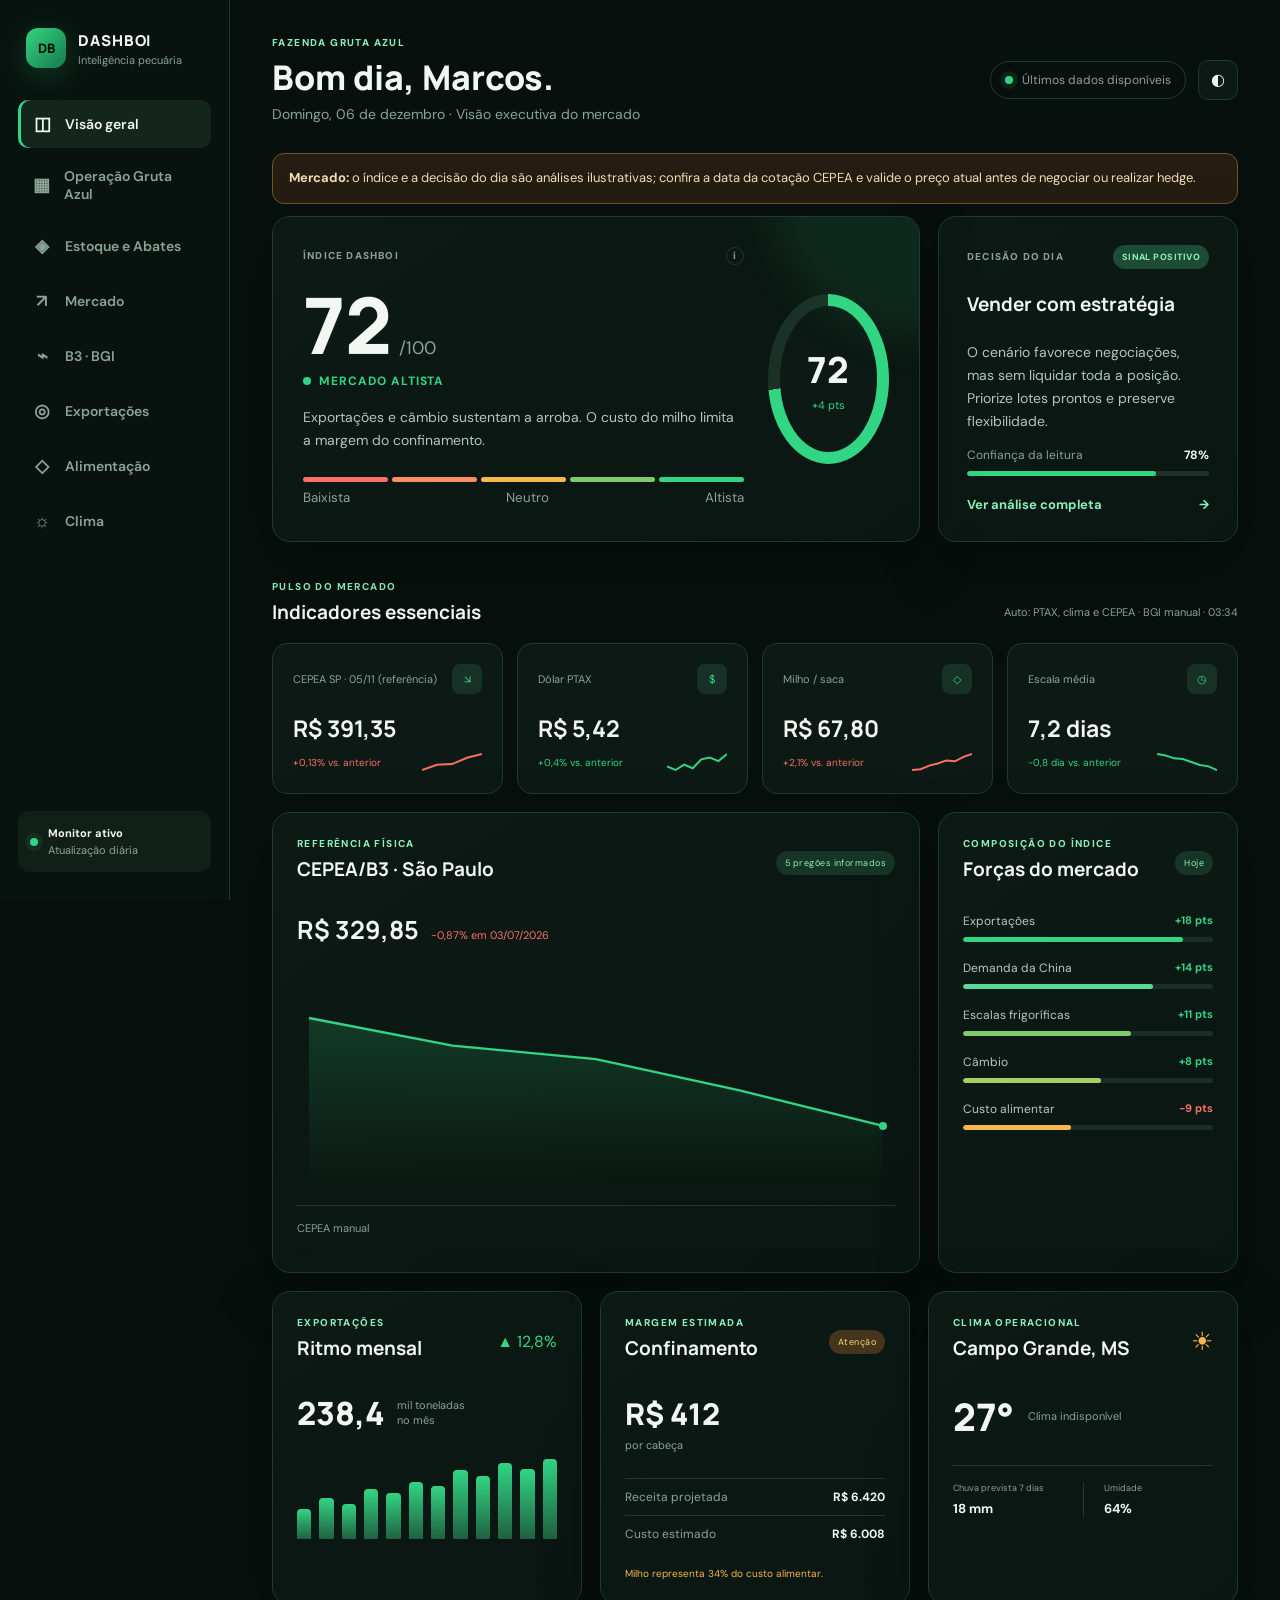
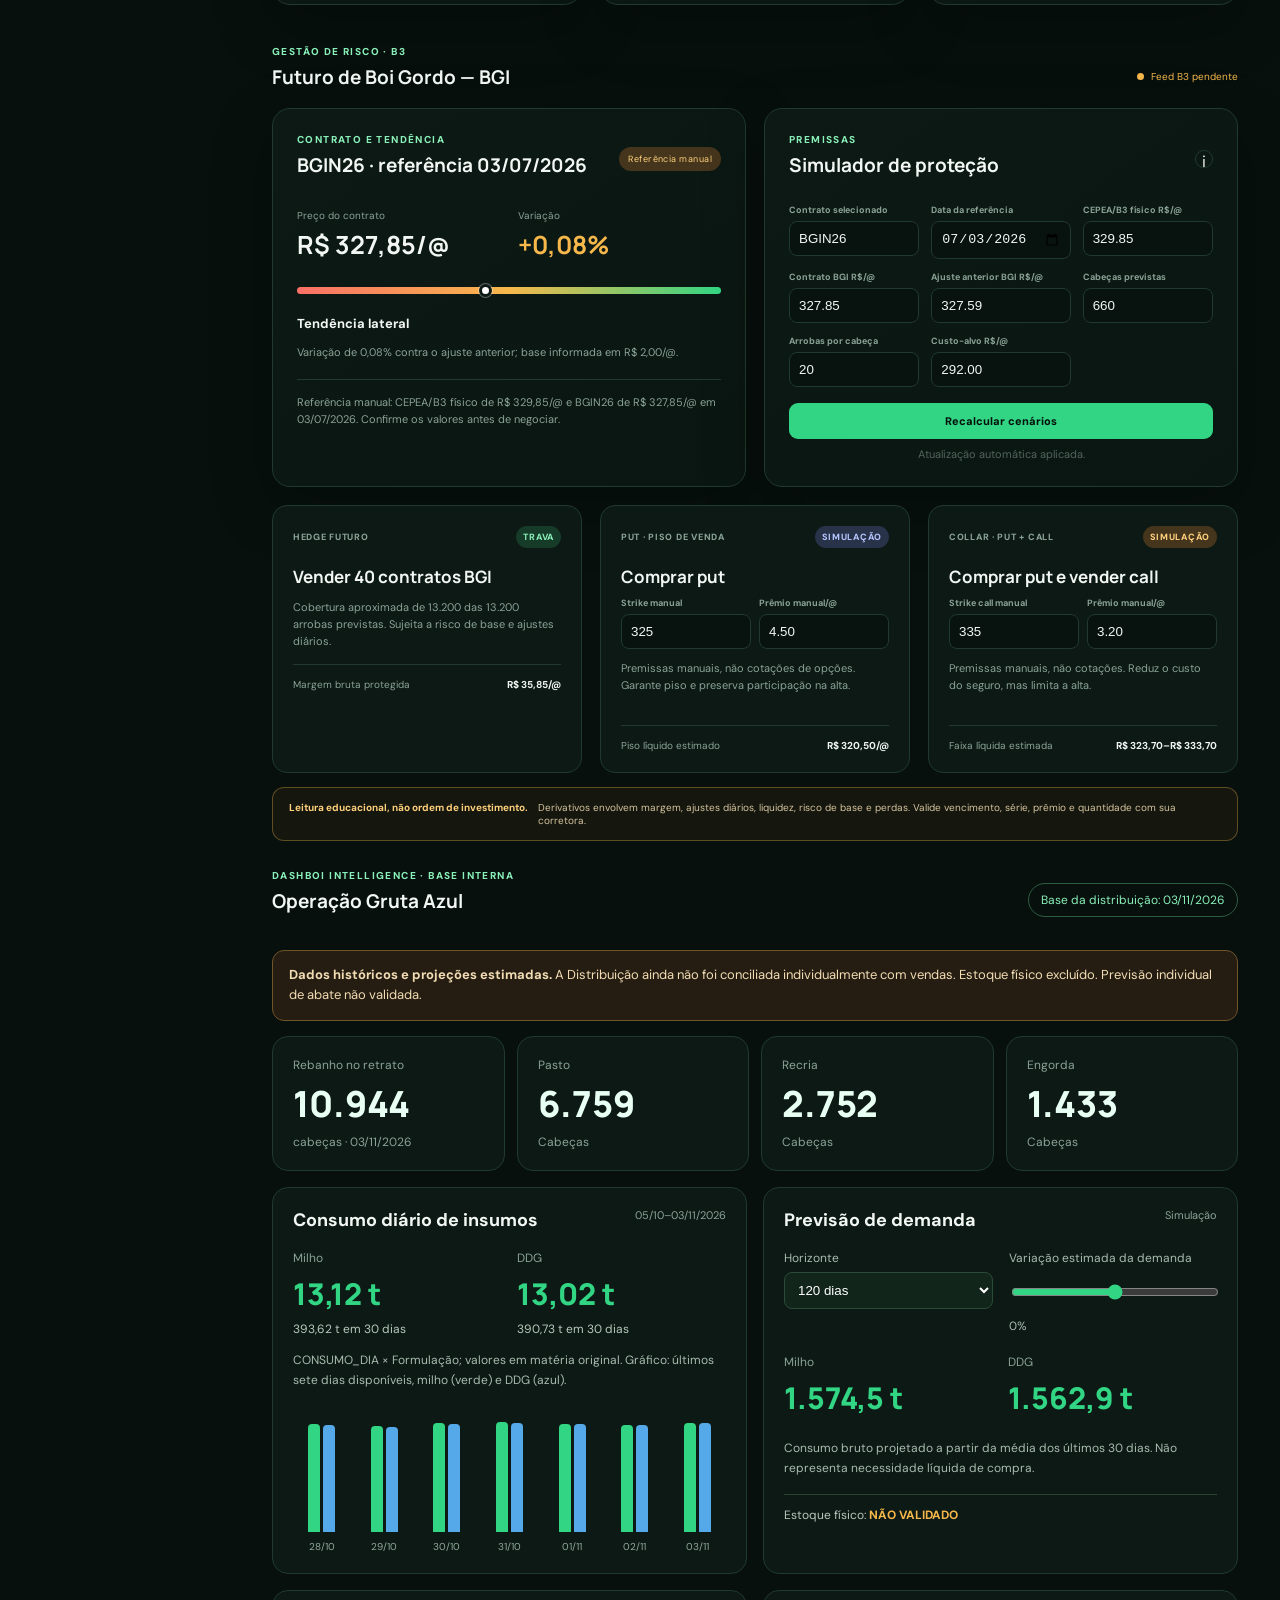
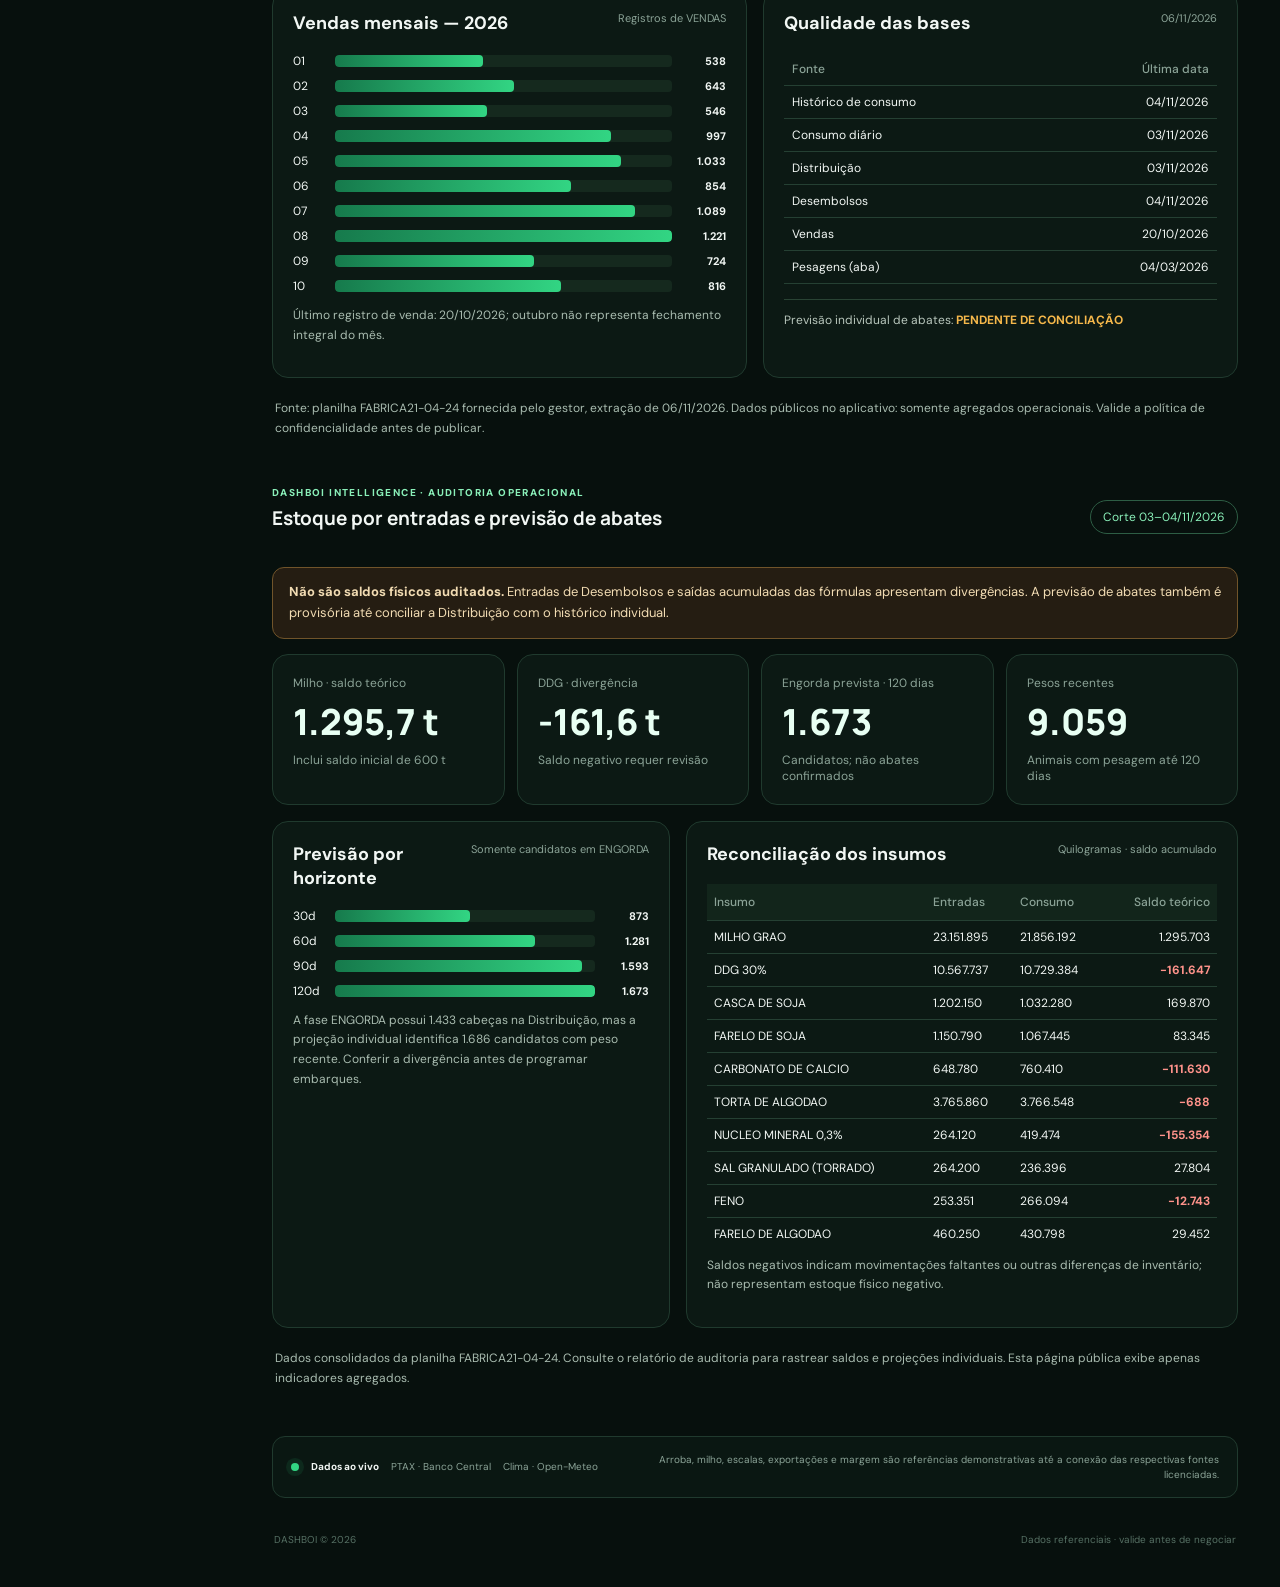
==== commit 45033fc0: "Add files via upload" ====
--- a/index.html
+++ b/index.html
@@ -23,6 +23,7 @@
       <nav aria-label="Navegação principal">
         <a class="nav-link active" href="#inicio"><span>◫</span>Visão geral</a>
         <a class="nav-link" href="#operacao"><span>▦</span>Operação Gruta Azul</a>
+        <a class="nav-link" href="#reconciliacao"><span>◈</span>Estoque e Abates</a>
         <a class="nav-link" href="#mercado"><span>↗</span>Mercado</a>
         <a class="nav-link" href="#bgi"><span>⌁</span>B3 · BGI</a>
         <a class="nav-link" href="#exportacoes"><span>◎</span>Exportações</a>
@@ -167,6 +168,22 @@
         <p class="ga-origin">Fonte: planilha FABRICA21-04-24 fornecida pelo gestor, extração de 06/11/2026. Dados públicos no aplicativo: somente agregados operacionais. Valide a política de confidencialidade antes de publicar.</p>
       </section>
 
+<section class="ga-section" id="reconciliacao" aria-label="Estoques e previsões">
+  <div class="section-head"><div><p class="eyebrow">DASHBOI INTELLIGENCE · AUDITORIA OPERACIONAL</p><h2>Estoque por entradas e previsão de abates</h2></div><span class="ga-pill">Corte 03–04/11/2026</span></div>
+  <div class="ga-warning"><strong>Não são saldos físicos auditados.</strong> Entradas de Desembolsos e saídas acumuladas das fórmulas apresentam divergências. A previsão de abates também é provisória até conciliar a Distribuição com o histórico individual.</div>
+  <div class="ga-kpis">
+    <article><small>Milho · saldo teórico</small><strong id="ga-stock-corn">—</strong><span>Inclui saldo inicial de 600 t</span></article>
+    <article><small>DDG · divergência</small><strong id="ga-stock-ddg">—</strong><span>Saldo negativo requer revisão</span></article>
+    <article><small>Engorda prevista · 120 dias</small><strong id="ga-slaughter-120">—</strong><span>Candidatos; não abates confirmados</span></article>
+    <article><small>Pesos recentes</small><strong id="ga-recent-animals">—</strong><span>Animais com pesagem até 120 dias</span></article>
+  </div>
+  <div class="ga-two">
+    <article class="ga-card"><div class="ga-card-head"><h3>Previsão por horizonte</h3><span>Somente candidatos em ENGORDA</span></div><div id="ga-slaughter-chart"></div><p class="ga-foot">A fase ENGORDA possui 1.433 cabeças na Distribuição, mas a projeção individual identifica 1.686 candidatos com peso recente. Conferir a divergência antes de programar embarques.</p></article>
+    <article class="ga-card"><div class="ga-card-head"><h3>Reconciliação dos insumos</h3><span>Quilogramas · saldo acumulado</span></div><div class="ga-stock-scroll"><table class="ga-table"><thead><tr><th>Insumo</th><th>Entradas</th><th>Consumo</th><th>Saldo teórico</th></tr></thead><tbody id="ga-stock-rows"></tbody></table></div><p class="ga-foot">Saldos negativos indicam movimentações faltantes ou outras diferenças de inventário; não representam estoque físico negativo.</p></article>
+  </div>
+  <p class="ga-origin">Dados consolidados da planilha FABRICA21-04-24. Consulte o relatório de auditoria para rastrear saldos e projeções individuais. Esta página pública exibe apenas indicadores agregados.</p>
+</section>
+
       <section class="data-note" aria-label="Informações sobre os dados">
         <div><span class="live-dot"></span><strong>Dados ao vivo</strong><span>PTAX · Banco Central</span><span>Clima · Open-Meteo</span></div>
         <p>Arroba, milho, escalas, exportações e margem são referências demonstrativas até a conexão das respectivas fontes licenciadas.</p>
--- a/intelligence.css
+++ b/intelligence.css
@@ -1 +1,2 @@
-.ga-section{margin:28px 0 42px;scroll-margin-top:22px}.ga-section .section-head{margin-bottom:18px}.ga-pill{border:1px solid #2d5d44;border-radius:24px;padding:8px 12px;color:#8af0b9;font-size:12px}.ga-warning{border:1px solid #70542a;background:#251d12;border-radius:12px;padding:14px 16px;color:#f2dcb3;font-size:13px;line-height:1.6;margin-bottom:15px}.ga-kpis{display:grid;grid-template-columns:repeat(4,minmax(0,1fr));gap:12px;margin-bottom:16px}.ga-kpis article,.ga-card{background:var(--surface,#0c1914);border:1px solid var(--line,#203a2e);border-radius:16px;padding:20px}.ga-kpis small,.ga-kpis strong,.ga-kpis span,.ga-metrics small,.ga-metrics strong,.ga-metrics span{display:block}.ga-kpis small,.ga-metrics small{color:var(--muted,#8ba397);font-size:12px}.ga-kpis strong{font:800 clamp(24px,3vw,36px) Manrope,sans-serif;margin:6px 0;color:#e8fff3}.ga-kpis span{color:var(--muted,#8ba397);font-size:12px}.ga-two{display:grid;grid-template-columns:1fr 1fr;gap:16px;margin-bottom:16px}.ga-card-head{display:flex;justify-content:space-between;align-items:flex-start;gap:12px;margin-bottom:18px}.ga-card-head h3{font-size:18px;margin:0}.ga-card-head span{color:var(--muted,#8ba397);font-size:11px;white-space:nowrap}.ga-metrics{display:flex;justify-content:space-between;gap:14px;margin-bottom:14px}.ga-metrics>div{flex:1}.ga-metrics strong{font:800 clamp(22px,2.5vw,30px) Manrope,sans-serif;margin:7px 0;color:#32d583}.ga-metrics span{font-size:12px;color:#b6c9bc}.ga-foot,.ga-origin{font-size:12px;color:#a9bcb0;line-height:1.65}.ga-origin{padding:5px 3px}.ga-controls{display:flex;flex-wrap:wrap;gap:16px;margin-bottom:20px}.ga-controls label{display:flex;flex-direction:column;gap:6px;flex:1;min-width:145px;color:#a9bcb0;font-size:12px}.ga-controls select,.ga-controls input{accent-color:#32d583;background:#12251b;color:white;border:1px solid #2b4b39;border-radius:8px;padding:9px;width:100%}.ga-status{margin-top:15px;border-top:1px solid #294334;padding-top:12px;color:#b9c7bd;font-size:12px}.ga-status strong{color:#f6b84b}.ga-bars{height:150px;display:flex;justify-content:space-between;align-items:flex-end;gap:5px}.ga-day{display:flex;flex-direction:column;align-items:center;justify-content:flex-end;flex:1;min-width:0}.ga-day small{font-size:10px;color:#91ab9a;margin-top:8px}.ga-columns{display:flex;align-items:flex-end;gap:3px;height:118px}.ga-columns b{width:12px;background:#32d583;border-radius:4px 4px 0 0}.ga-columns b:nth-child(2){background:#56a9e8}.ga-sale{display:grid;grid-template-columns:33px 1fr 45px;gap:9px;align-items:center;font-size:12px;margin:9px 0}.ga-sale>div{height:12px;background:#15291e;border-radius:4px;overflow:hidden}.ga-sale b{display:block;height:100%;background:linear-gradient(90deg,#167a4c,#32d583);border-radius:4px}.ga-sale strong{text-align:right;font-size:11px}.ga-table{width:100%;border-collapse:collapse;font-size:12px}.ga-table th{text-align:left;color:#8ba397;font-weight:500}.ga-table td,.ga-table th{border-bottom:1px solid #254033;padding:8px}.ga-table td:last-child,.ga-table th:last-child{text-align:right}@media(max-width:950px){.ga-kpis{grid-template-columns:repeat(2,1fr)}.ga-two{grid-template-columns:1fr}}@media(max-width:470px){.ga-kpis article,.ga-card{padding:14px}.ga-metrics strong{font-size:21px}.ga-card-head{flex-wrap:wrap}}+.ga-section{margin:28px 0 42px;scroll-margin-top:22px}.ga-section .section-head{margin-bottom:18px}.ga-pill{border:1px solid #2d5d44;border-radius:24px;padding:8px 12px;color:#8af0b9;font-size:12px}.ga-warning{border:1px solid #70542a;background:#251d12;border-radius:12px;padding:14px 16px;color:#f2dcb3;font-size:13px;line-height:1.6;margin-bottom:15px}.ga-kpis{display:grid;grid-template-columns:repeat(4,minmax(0,1fr));gap:12px;margin-bottom:16px}.ga-kpis article,.ga-card{background:var(--surface,#0c1914);border:1px solid var(--line,#203a2e);border-radius:16px;padding:20px}.ga-kpis small,.ga-kpis strong,.ga-kpis span,.ga-metrics small,.ga-metrics strong,.ga-metrics span{display:block}.ga-kpis small,.ga-metrics small{color:var(--muted,#8ba397);font-size:12px}.ga-kpis strong{font:800 clamp(24px,3vw,36px) Manrope,sans-serif;margin:6px 0;color:#e8fff3}.ga-kpis span{color:var(--muted,#8ba397);font-size:12px}.ga-two{display:grid;grid-template-columns:1fr 1fr;gap:16px;margin-bottom:16px}.ga-card-head{display:flex;justify-content:space-between;align-items:flex-start;gap:12px;margin-bottom:18px}.ga-card-head h3{font-size:18px;margin:0}.ga-card-head span{color:var(--muted,#8ba397);font-size:11px;white-space:nowrap}.ga-metrics{display:flex;justify-content:space-between;gap:14px;margin-bottom:14px}.ga-metrics>div{flex:1}.ga-metrics strong{font:800 clamp(22px,2.5vw,30px) Manrope,sans-serif;margin:7px 0;color:#32d583}.ga-metrics span{font-size:12px;color:#b6c9bc}.ga-foot,.ga-origin{font-size:12px;color:#a9bcb0;line-height:1.65}.ga-origin{padding:5px 3px}.ga-controls{display:flex;flex-wrap:wrap;gap:16px;margin-bottom:20px}.ga-controls label{display:flex;flex-direction:column;gap:6px;flex:1;min-width:145px;color:#a9bcb0;font-size:12px}.ga-controls select,.ga-controls input{accent-color:#32d583;background:#12251b;color:white;border:1px solid #2b4b39;border-radius:8px;padding:9px;width:100%}.ga-status{margin-top:15px;border-top:1px solid #294334;padding-top:12px;color:#b9c7bd;font-size:12px}.ga-status strong{color:#f6b84b}.ga-bars{height:150px;display:flex;justify-content:space-between;align-items:flex-end;gap:5px}.ga-day{display:flex;flex-direction:column;align-items:center;justify-content:flex-end;flex:1;min-width:0}.ga-day small{font-size:10px;color:#91ab9a;margin-top:8px}.ga-columns{display:flex;align-items:flex-end;gap:3px;height:118px}.ga-columns b{width:12px;background:#32d583;border-radius:4px 4px 0 0}.ga-columns b:nth-child(2){background:#56a9e8}.ga-sale{display:grid;grid-template-columns:33px 1fr 45px;gap:9px;align-items:center;font-size:12px;margin:9px 0}.ga-sale>div{height:12px;background:#15291e;border-radius:4px;overflow:hidden}.ga-sale b{display:block;height:100%;background:linear-gradient(90deg,#167a4c,#32d583);border-radius:4px}.ga-sale strong{text-align:right;font-size:11px}.ga-table{width:100%;border-collapse:collapse;font-size:12px}.ga-table th{text-align:left;color:#8ba397;font-weight:500}.ga-table td,.ga-table th{border-bottom:1px solid #254033;padding:8px}.ga-table td:last-child,.ga-table th:last-child{text-align:right}@media(max-width:950px){.ga-kpis{grid-template-columns:repeat(2,1fr)}.ga-two{grid-template-columns:1fr}}@media(max-width:470px){.ga-kpis article,.ga-card{padding:14px}.ga-metrics strong{font-size:21px}.ga-card-head{flex-wrap:wrap}}
+.ga-neg{color:#ff938b;font-weight:700}.ga-stock-scroll{max-height:360px;overflow:auto}.ga-stock-scroll th{position:sticky;top:0;background:#12251b;padding:10px 7px}.ga-stock-scroll td{padding:8px 7px}.ga-stock-scroll table{min-width:510px}
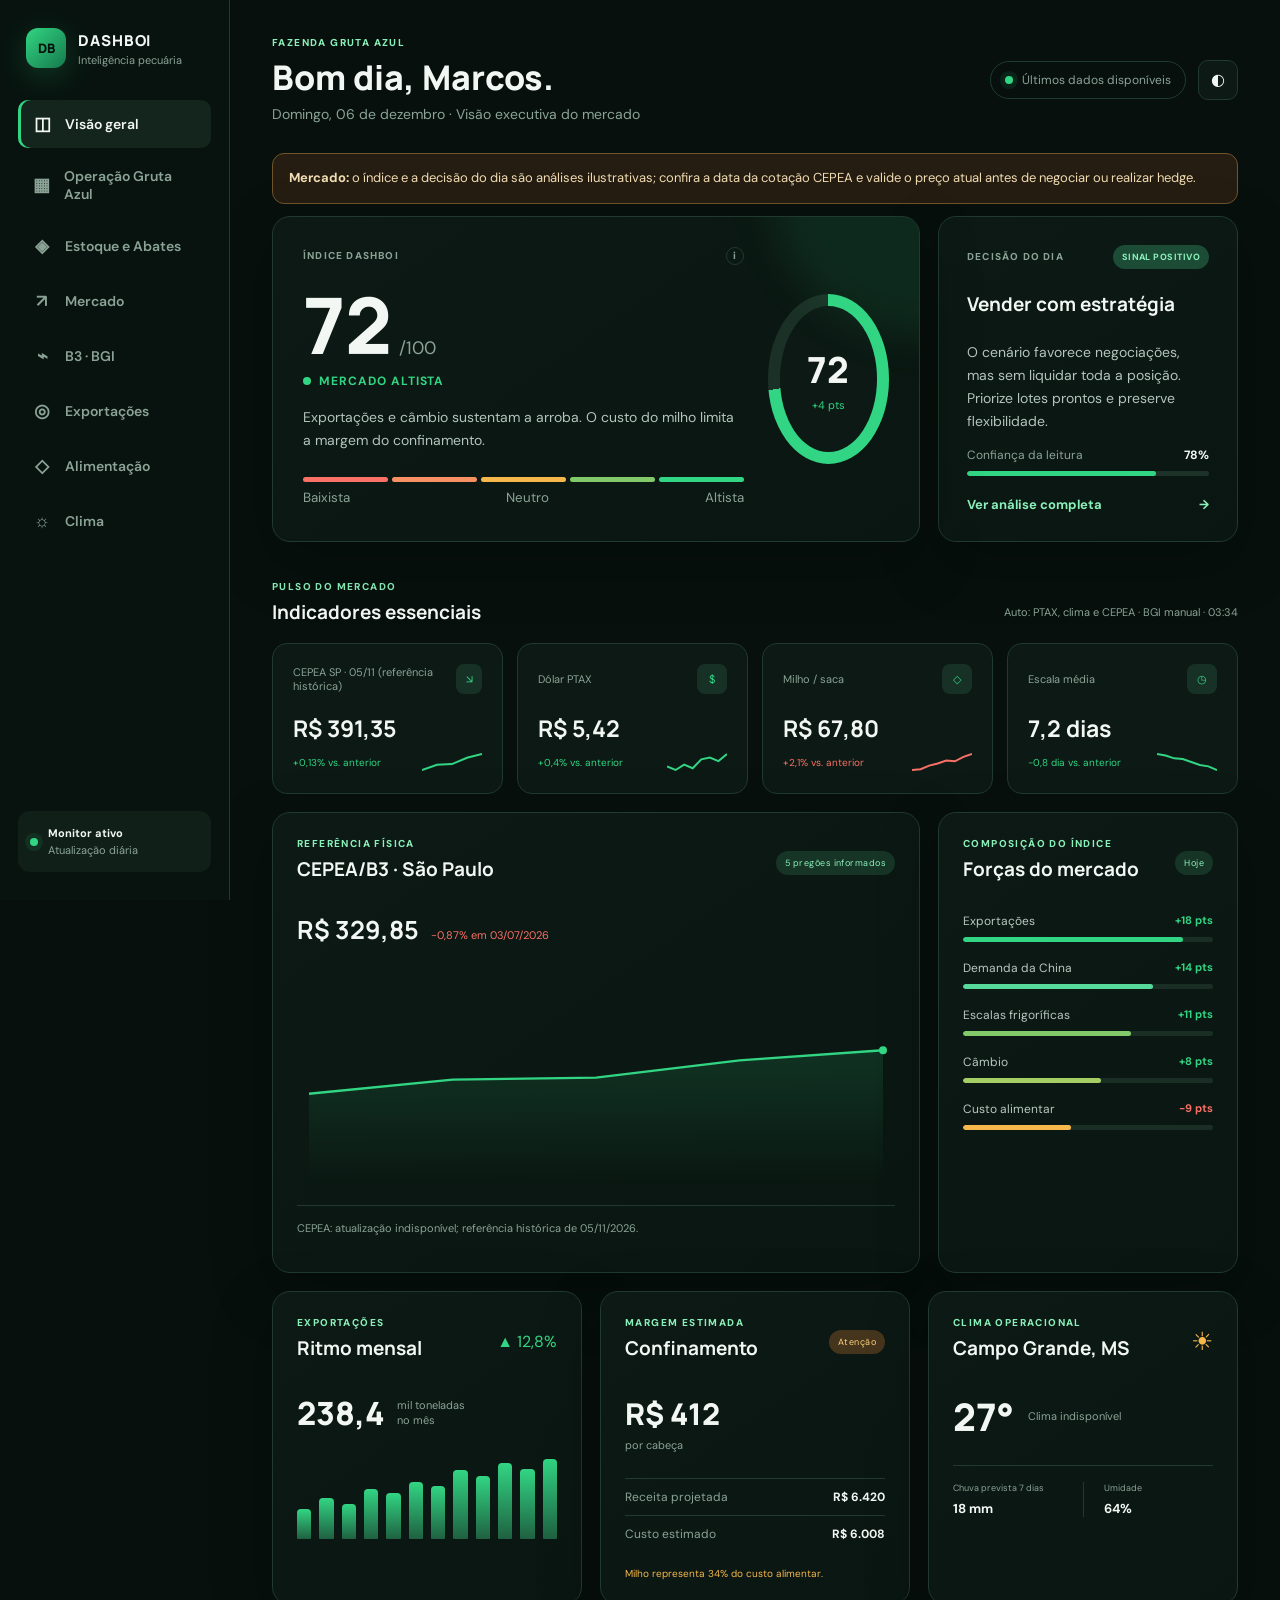
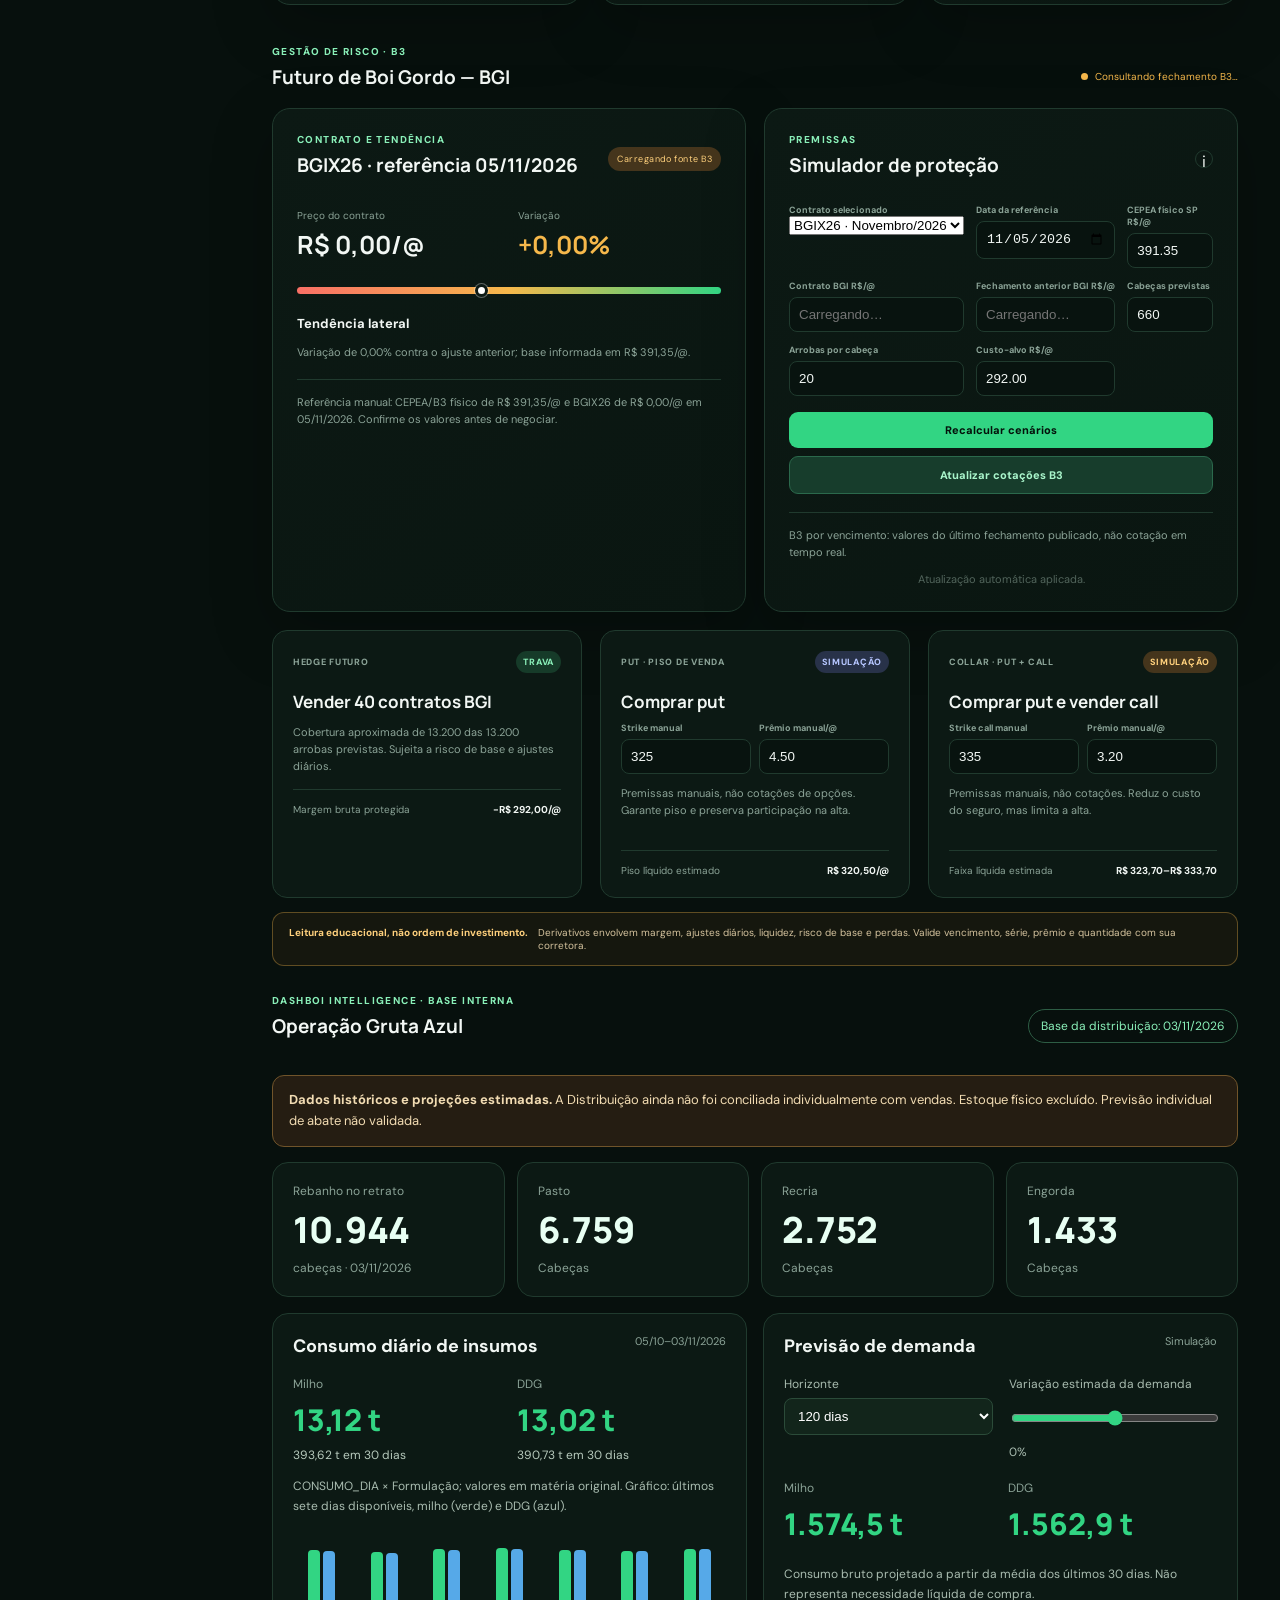
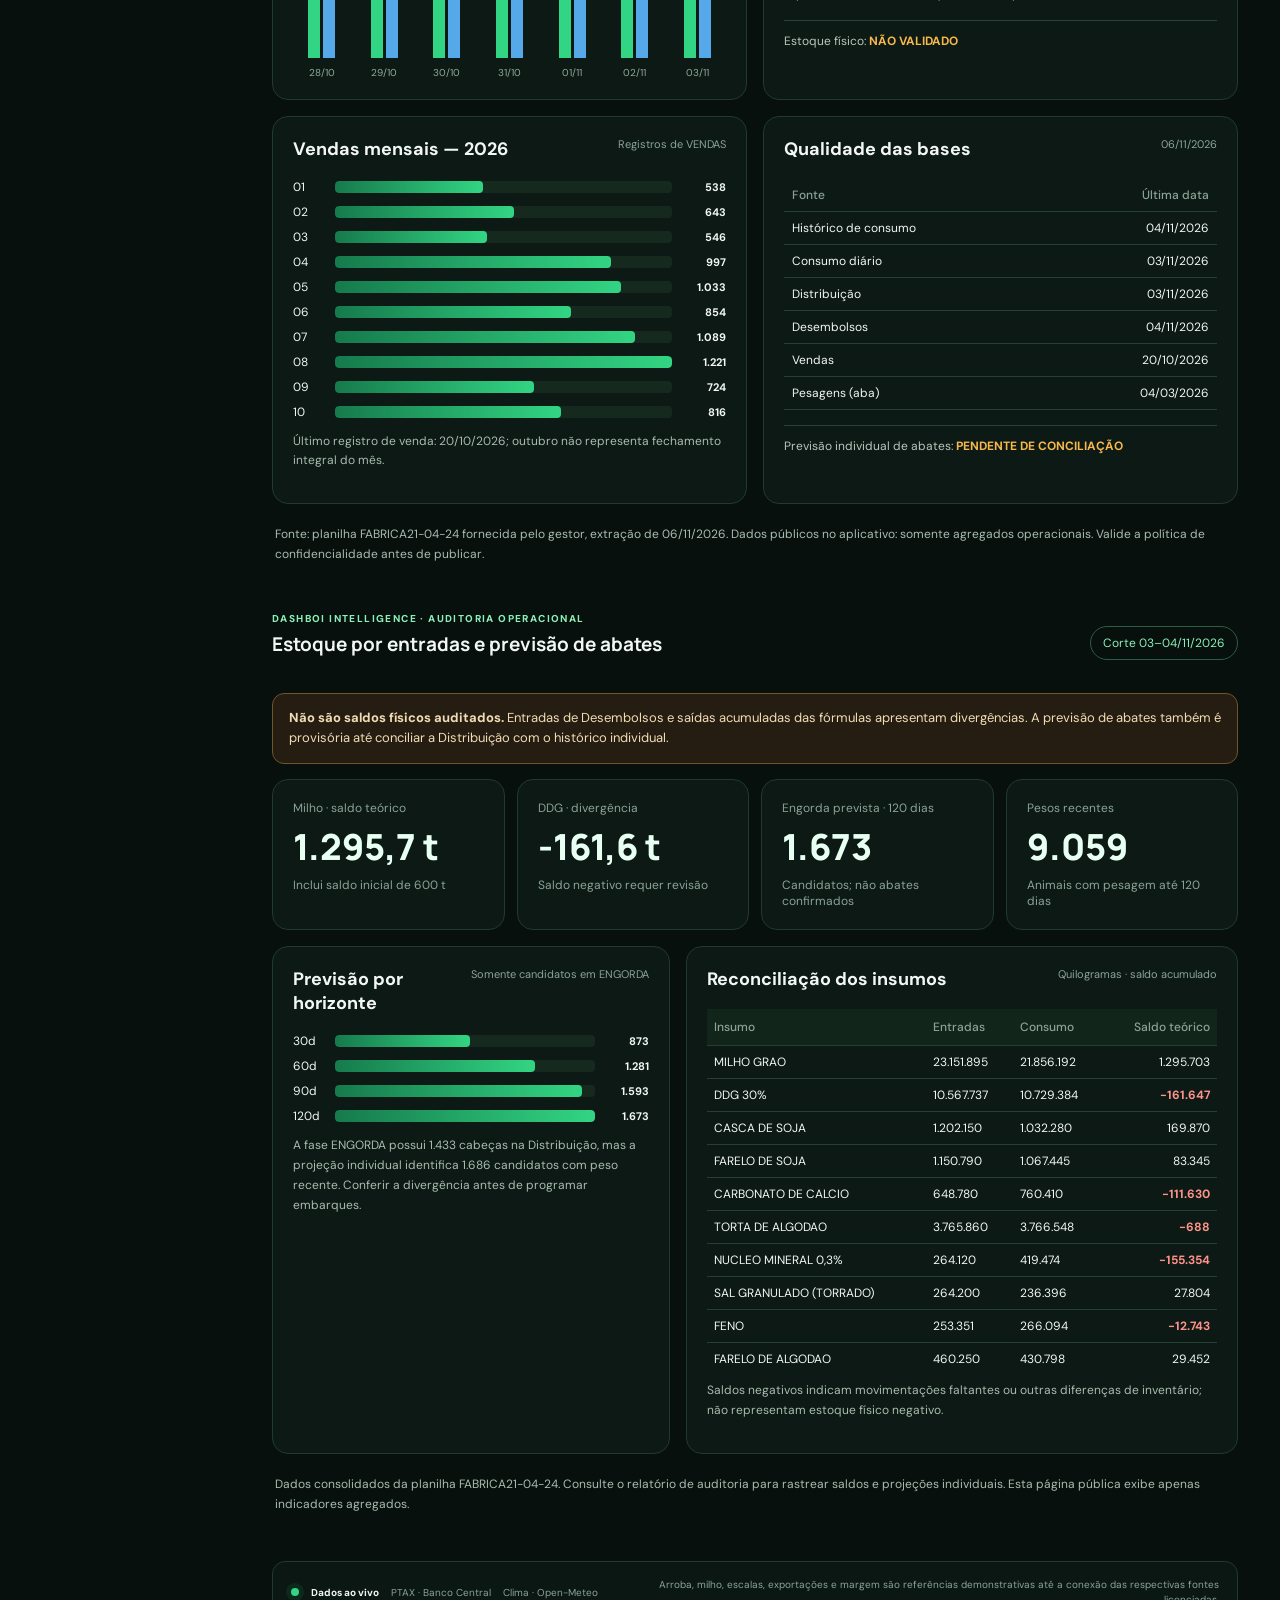
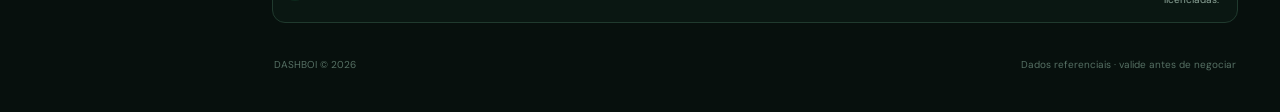
==== commit 58d0d3ab: "Add B3 futures maturity selector and quote update controls" ====
--- a/index.html
+++ b/index.html
@@ -115,28 +115,30 @@
       </section>
 
       <section class="bgi-section" id="bgi">
-        <div class="section-head"><div><p class="eyebrow">GESTÃO DE RISCO · B3</p><h2>Futuro de Boi Gordo — BGI</h2></div><span class="feed-status"><span class="feed-dot"></span>Feed B3 pendente</span></div>
+        <div class="section-head"><div><p class="eyebrow">GESTÃO DE RISCO · B3</p><h2>Futuro de Boi Gordo — BGI</h2></div><span class="feed-status" id="bgi-feed-status"><span class="feed-dot"></span>Consultando fechamento B3…</span></div>
         <div class="bgi-grid">
           <article class="panel bgi-market">
-            <div class="panel-head"><div><p class="eyebrow">CONTRATO E TENDÊNCIA</p><h2 id="bgi-contract">BGIN26 · referência 03/07/2026</h2></div><span class="badge amber">Referência manual</span></div>
-            <div class="bgi-quote"><div><small>Preço do contrato</small><strong id="bgi-current-label">R$ 327,85</strong></div><div><small>Variação</small><strong id="bgi-change" class="positive">+0,08%</strong></div></div>
+            <div class="panel-head"><div><p class="eyebrow">CONTRATO E TENDÊNCIA</p><h2 id="bgi-contract">Cotação B3 por vencimento</h2></div><span class="badge amber" id="bgi-data-mode">Carregando fonte B3</span></div>
+            <div class="bgi-quote"><div><small>Preço do contrato</small><strong id="bgi-current-label">Aguardando…</strong></div><div><small>Variação</small><strong id="bgi-change" class="neutral">—</strong></div></div>
             <div class="trend-meter"><span id="bgi-meter"></span></div>
             <div class="trend-copy"><strong id="bgi-trend">Tendência altista moderada</strong><p id="bgi-trend-text">O futuro está acima do ajuste anterior e do preço físico informado.</p></div>
-            <p class="source-warning" id="market-reference">Referência manual: CEPEA/B3 físico de R$ 329,85/@ e BGIN26 de R$ 327,85/@ em 03/07/2026. Confirme os valores antes de negociar.</p>
+            <p class="source-warning" id="market-reference">Dados B3: fechamento por mês de vencimento, sujeito a atraso e à disponibilidade da fonte. <a href="https://www.noticiasagricolas.com.br/cotacoes/boi-gordo/boi-gordo-b3-prego-regular" target="_blank" rel="noopener noreferrer">Conferir fonte B3</a>.</p>
           </article>
           <article class="panel hedge-form">
             <div class="panel-head"><div><p class="eyebrow">PREMISSAS</p><h2>Simulador de proteção</h2></div><span class="info">i</span></div>
             <div class="input-grid">
-              <label>Contrato selecionado<input id="contract-input" type="text" value="BGIN26"></label>
-              <label>Data da referência<input id="reference-input" type="date" value="2026-07-03"></label>
-              <label>CEPEA/B3 físico R$/@<input id="spot-input" type="number" step="0.01" value="329.85"></label>
-              <label>Contrato BGI R$/@<input id="future-input" type="number" step="0.01" value="327.85"></label>
-              <label>Ajuste anterior BGI R$/@<input id="previous-input" type="number" step="0.01" value="327.59"></label>
+              <label>Contrato selecionado<select id="contract-input"><option value="BGIX26">BGIX26 · Novembro/2026</option><option value="BGIZ26">BGIZ26 · Dezembro/2026</option><option value="BGIF27">BGIF27 · Janeiro/2027</option><option value="BGIG27">BGIG27 · Fevereiro/2027</option><option value="BGIH27">BGIH27 · Março/2027</option></select></label>
+              <label>Data da referência<input id="reference-input" type="date" value="2026-11-05"></label>
+              <label>CEPEA físico SP R$/@<input id="spot-input" type="number" step="0.01" value="391.35"></label>
+              <label>Contrato BGI R$/@<input id="future-input" type="number" step="0.01" placeholder="Carregando…" value=""></label>
+              <label>Fechamento anterior BGI R$/@<input id="previous-input" type="number" step="0.01" placeholder="Carregando…" value=""></label>
               <label>Cabeças previstas<input id="heads-input" type="number" step="1" value="660"></label>
               <label>Arrobas por cabeça<input id="arrobas-input" type="number" step="0.1" value="20"></label>
               <label>Custo-alvo R$/@<input id="cost-input" type="number" step="0.01" value="292.00"></label>
             </div>
             <button class="calc-btn" id="bgi-calc" type="button">Recalcular cenários</button>
+            <button class="calc-btn" id="bgi-refresh" type="button" style="margin-top:8px;background:#173d2c;border:1px solid #2b694c;color:#a9f5cb;">Atualizar cotações B3</button>
+            <p class="source-warning" id="bgi-source-note">B3 por vencimento: valores do último fechamento publicado, não cotação em tempo real.</p>
             <p class="calc-feedback" id="bgi-feedback" aria-live="polite">Cenários atualizados automaticamente.</p>
           </article>
         </div>
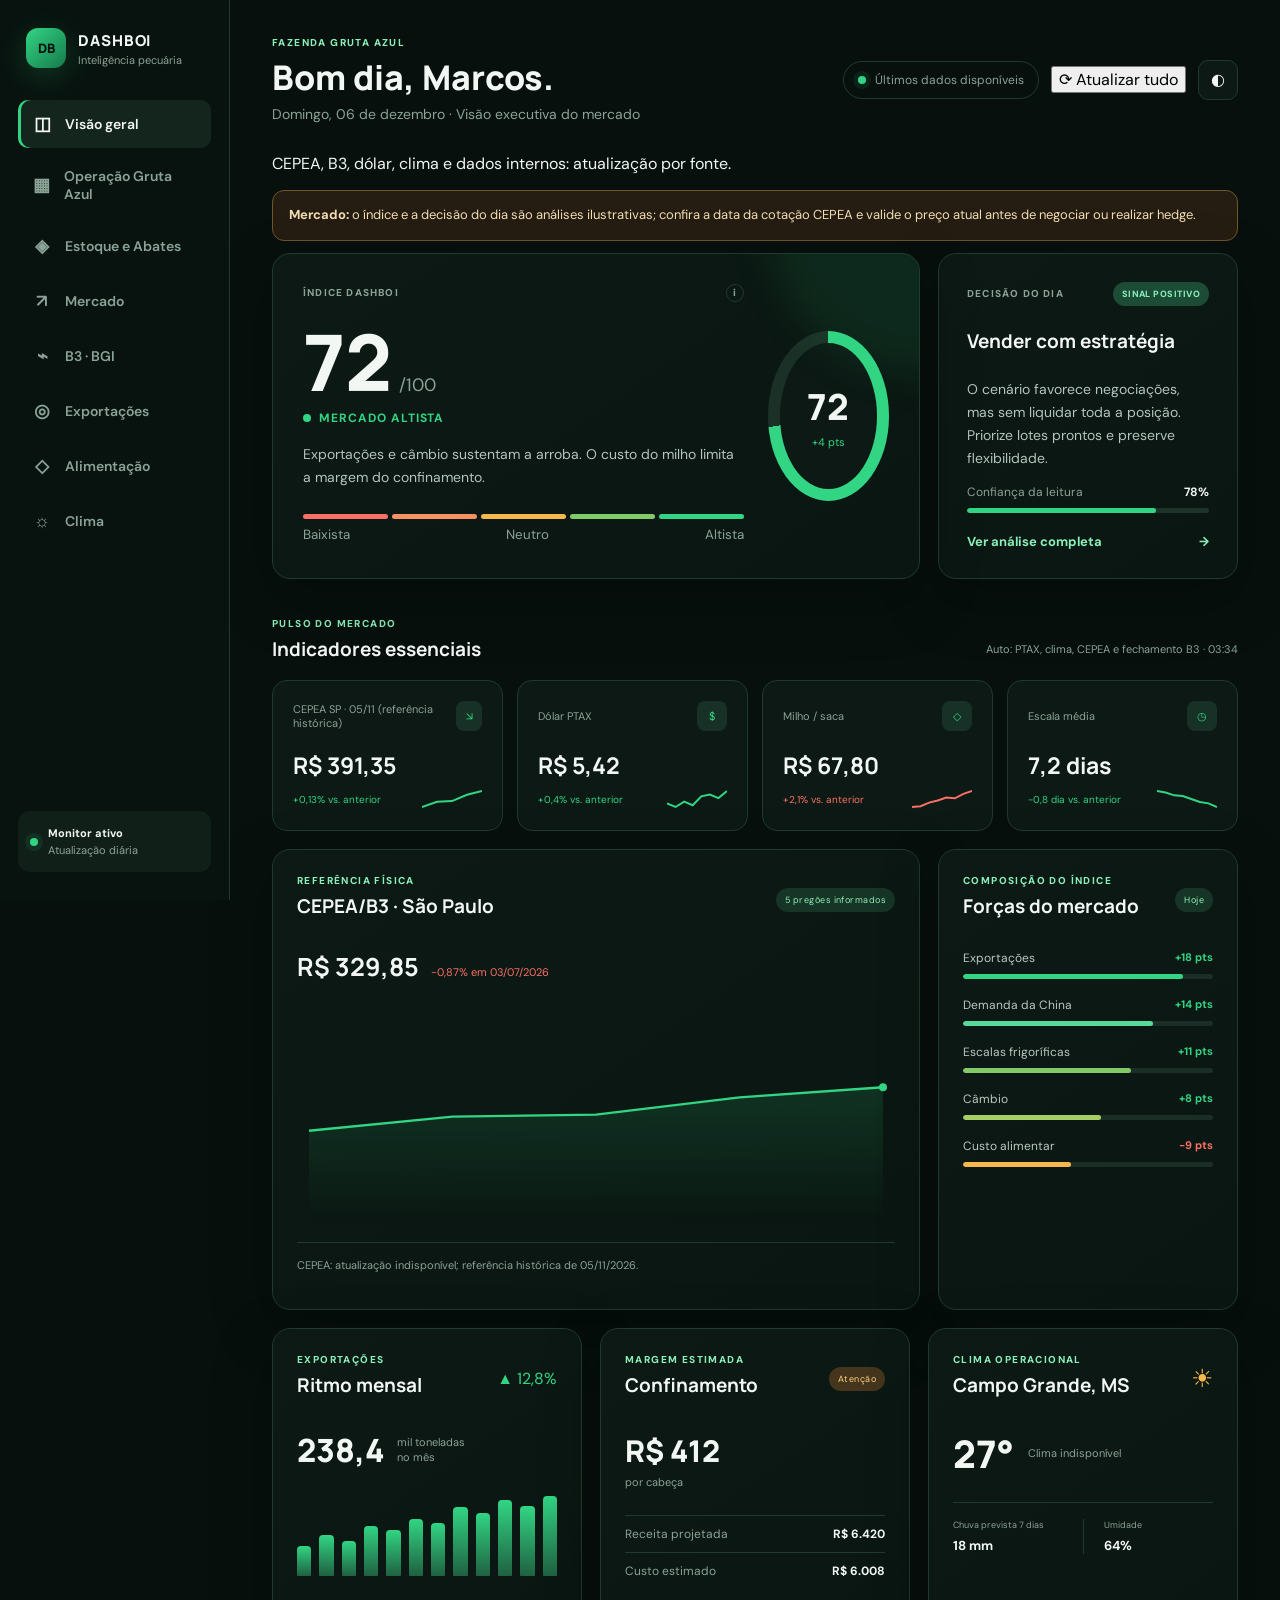
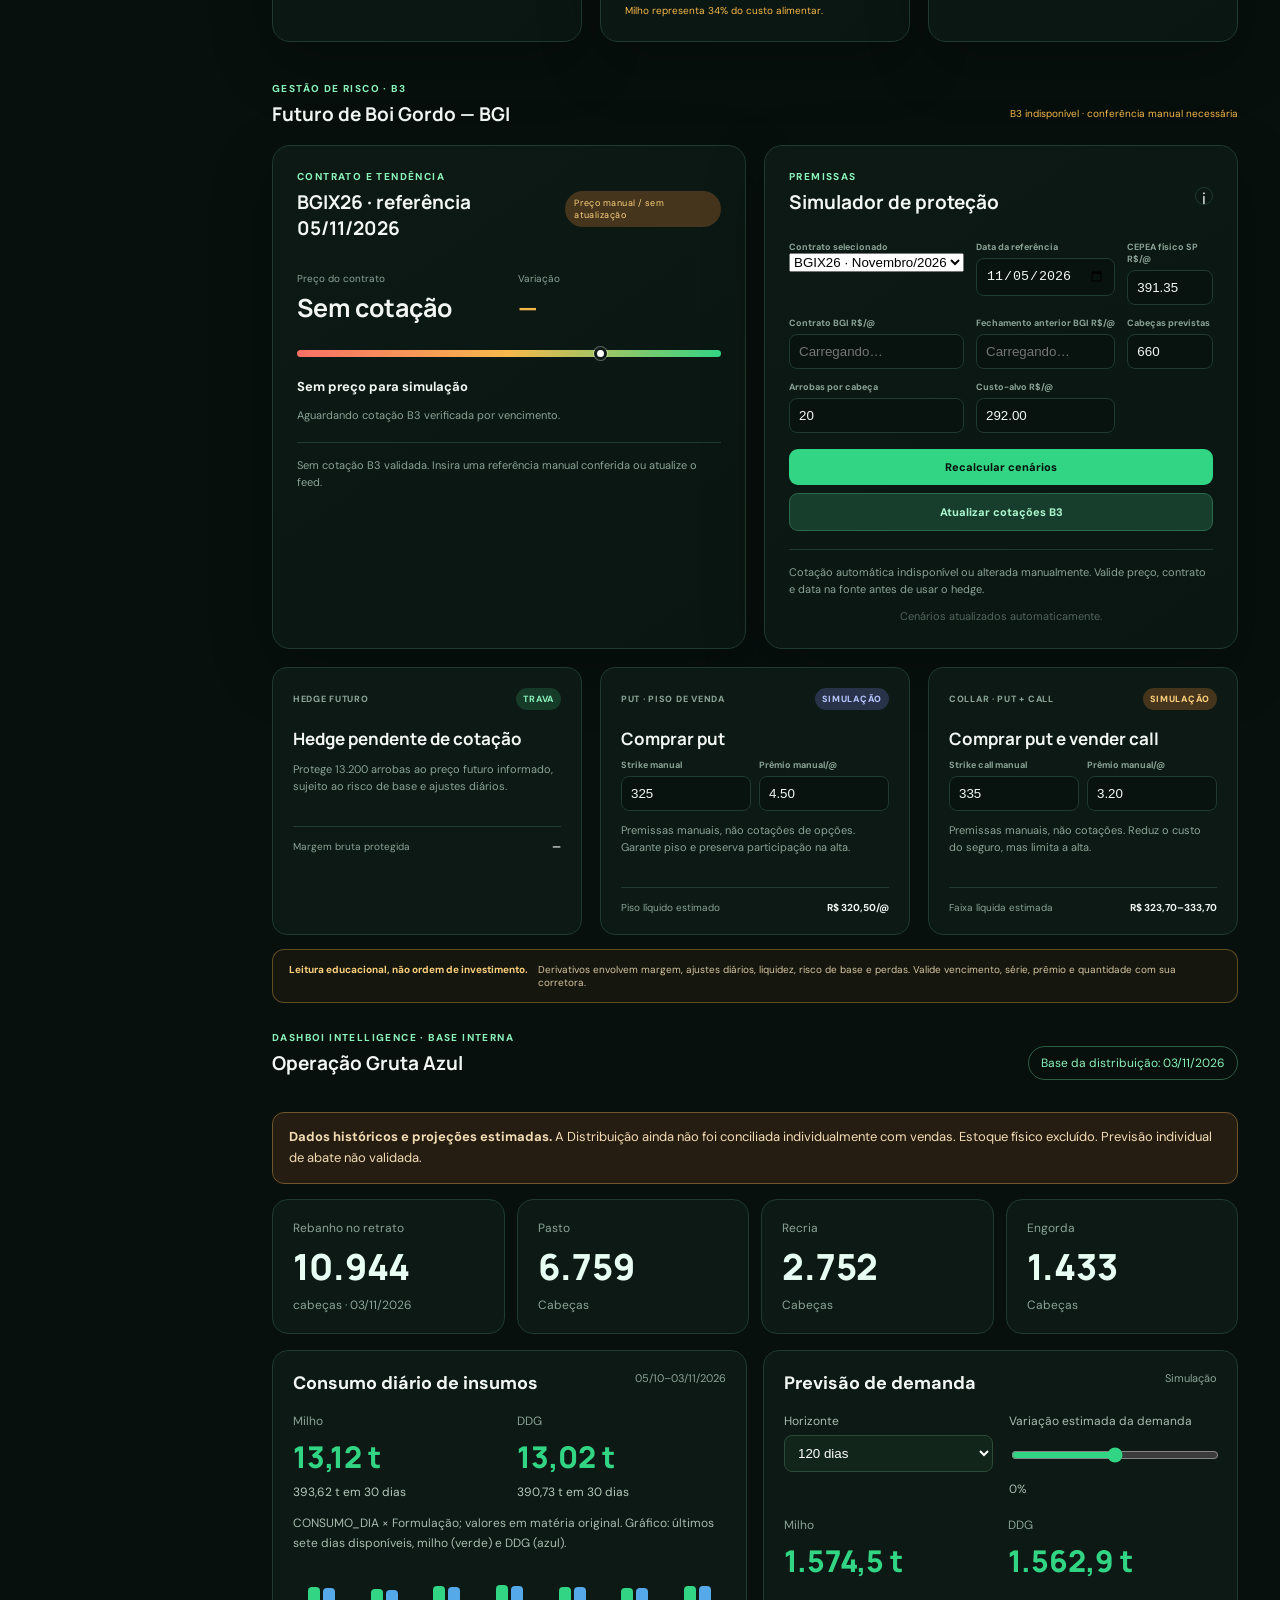
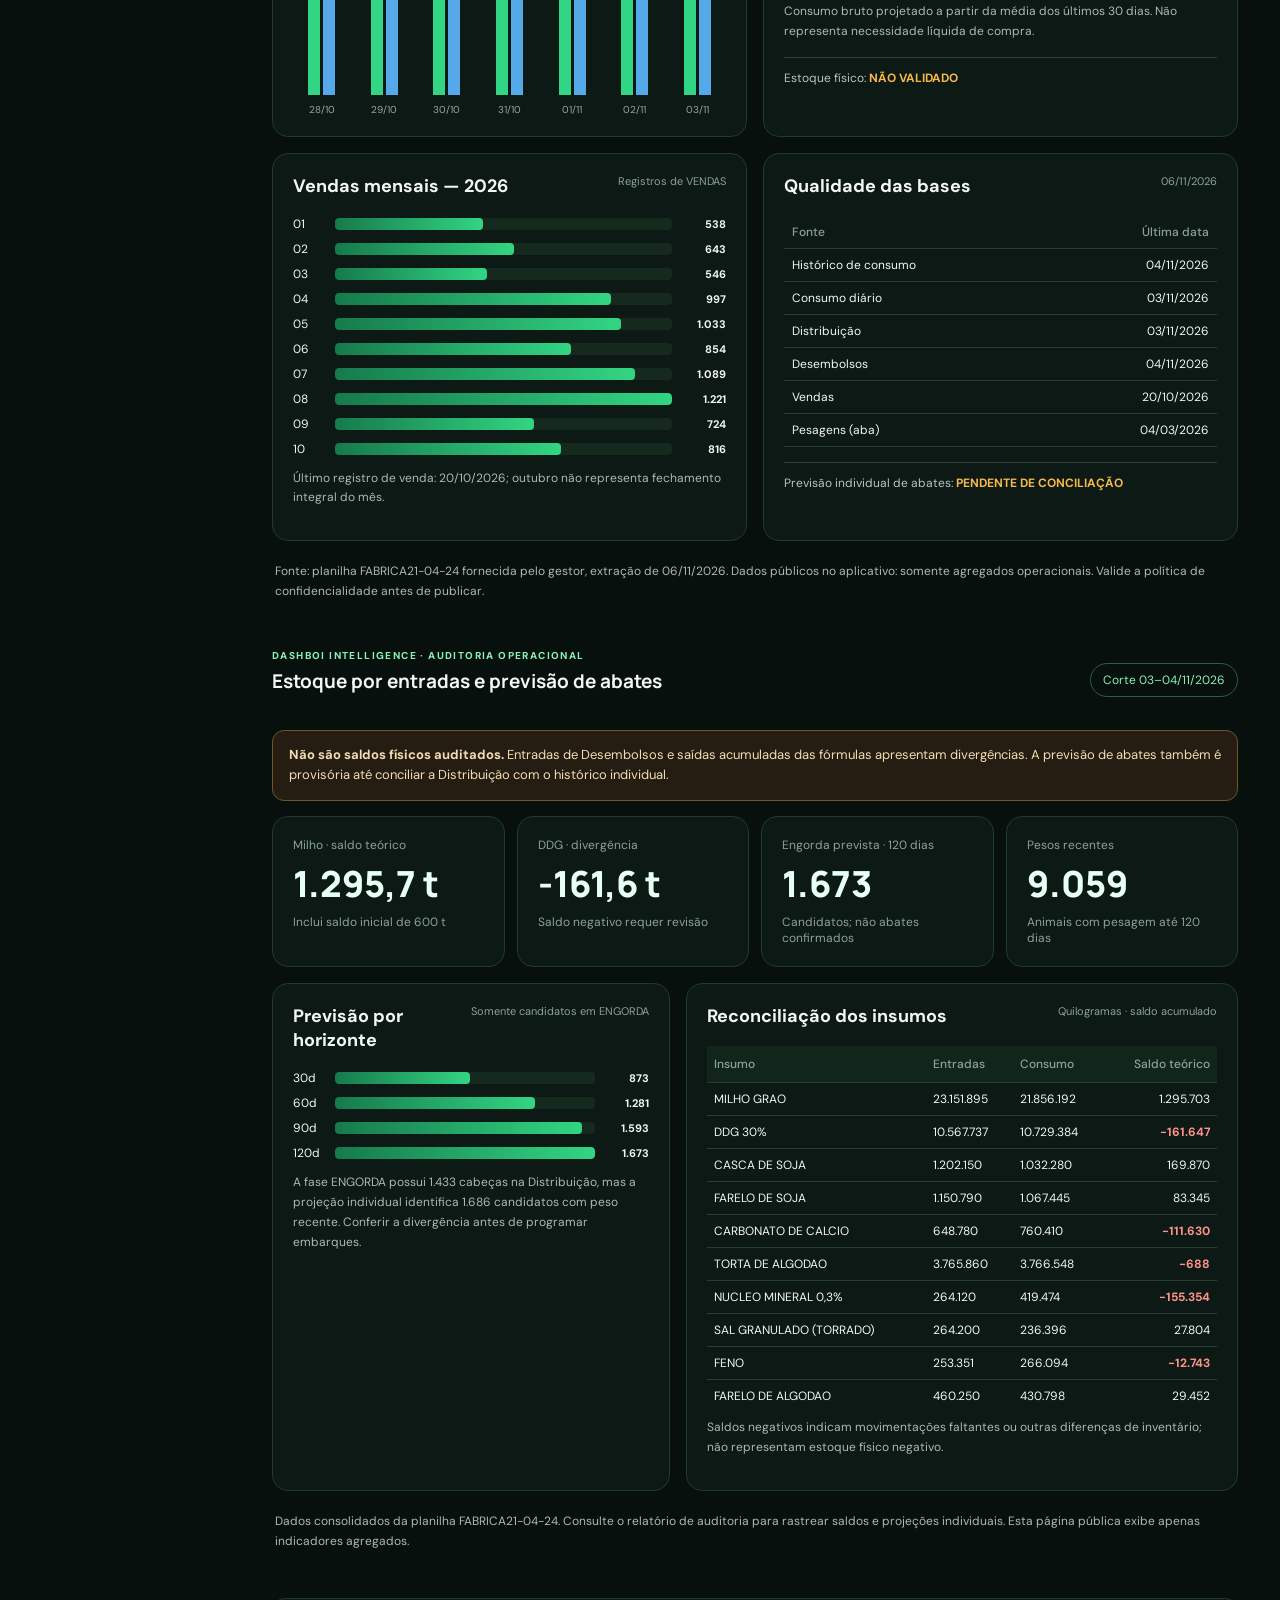
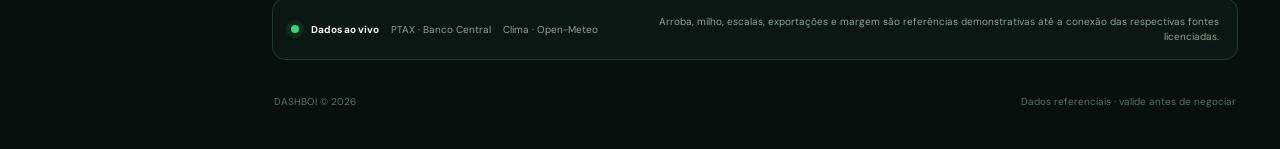
==== commit ce05817d: "Add refresh all button to DashBoi header" ====
--- a/index.html
+++ b/index.html
@@ -46,10 +46,12 @@
         </div>
         <div class="top-actions">
           <span class="sync-pill"><span class="live-dot"></span><span id="sync-label">Dados sincronizados</span></span>
+          <button type="button" class="refresh-all-btn" id="refresh-all-btn" title="Atualizar todas as fontes disponíveis">⟳ Atualizar tudo</button>
           <button class="install-btn" id="install-btn" hidden>Instalar app</button>
           <button class="icon-btn" id="theme-btn" aria-label="Alternar tema">◐</button>
         </div>
       </header>
+      <p id="refresh-all-detail" class="refresh-all-detail" role="status" aria-live="polite">CEPEA, B3, dólar, clima e dados internos: atualização por fonte.</p>
 
       <p class="ga-warning" style="margin:16px 0 12px"><strong>Mercado:</strong> o índice e a decisão do dia são análises ilustrativas; confira a data da cotação CEPEA e valide o preço atual antes de negociar ou realizar hedge.</p>
       <section class="hero-grid">
